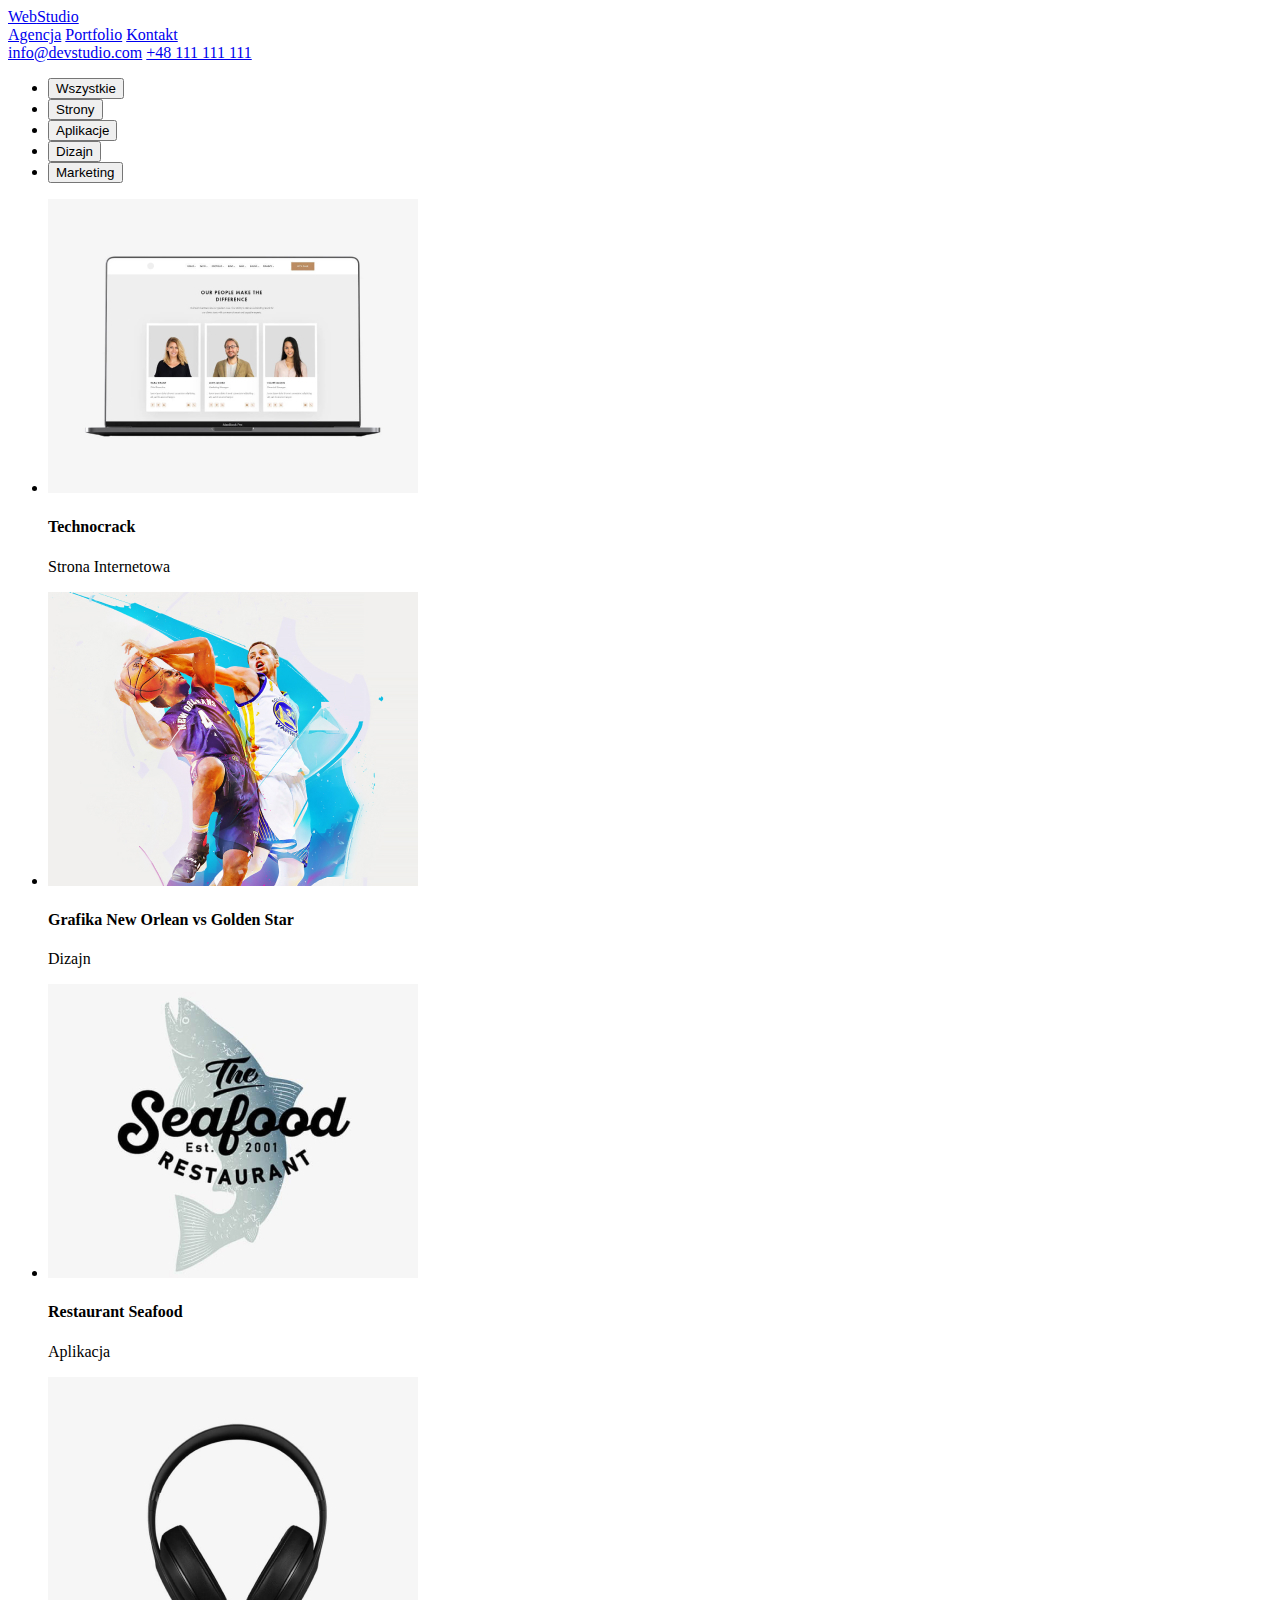
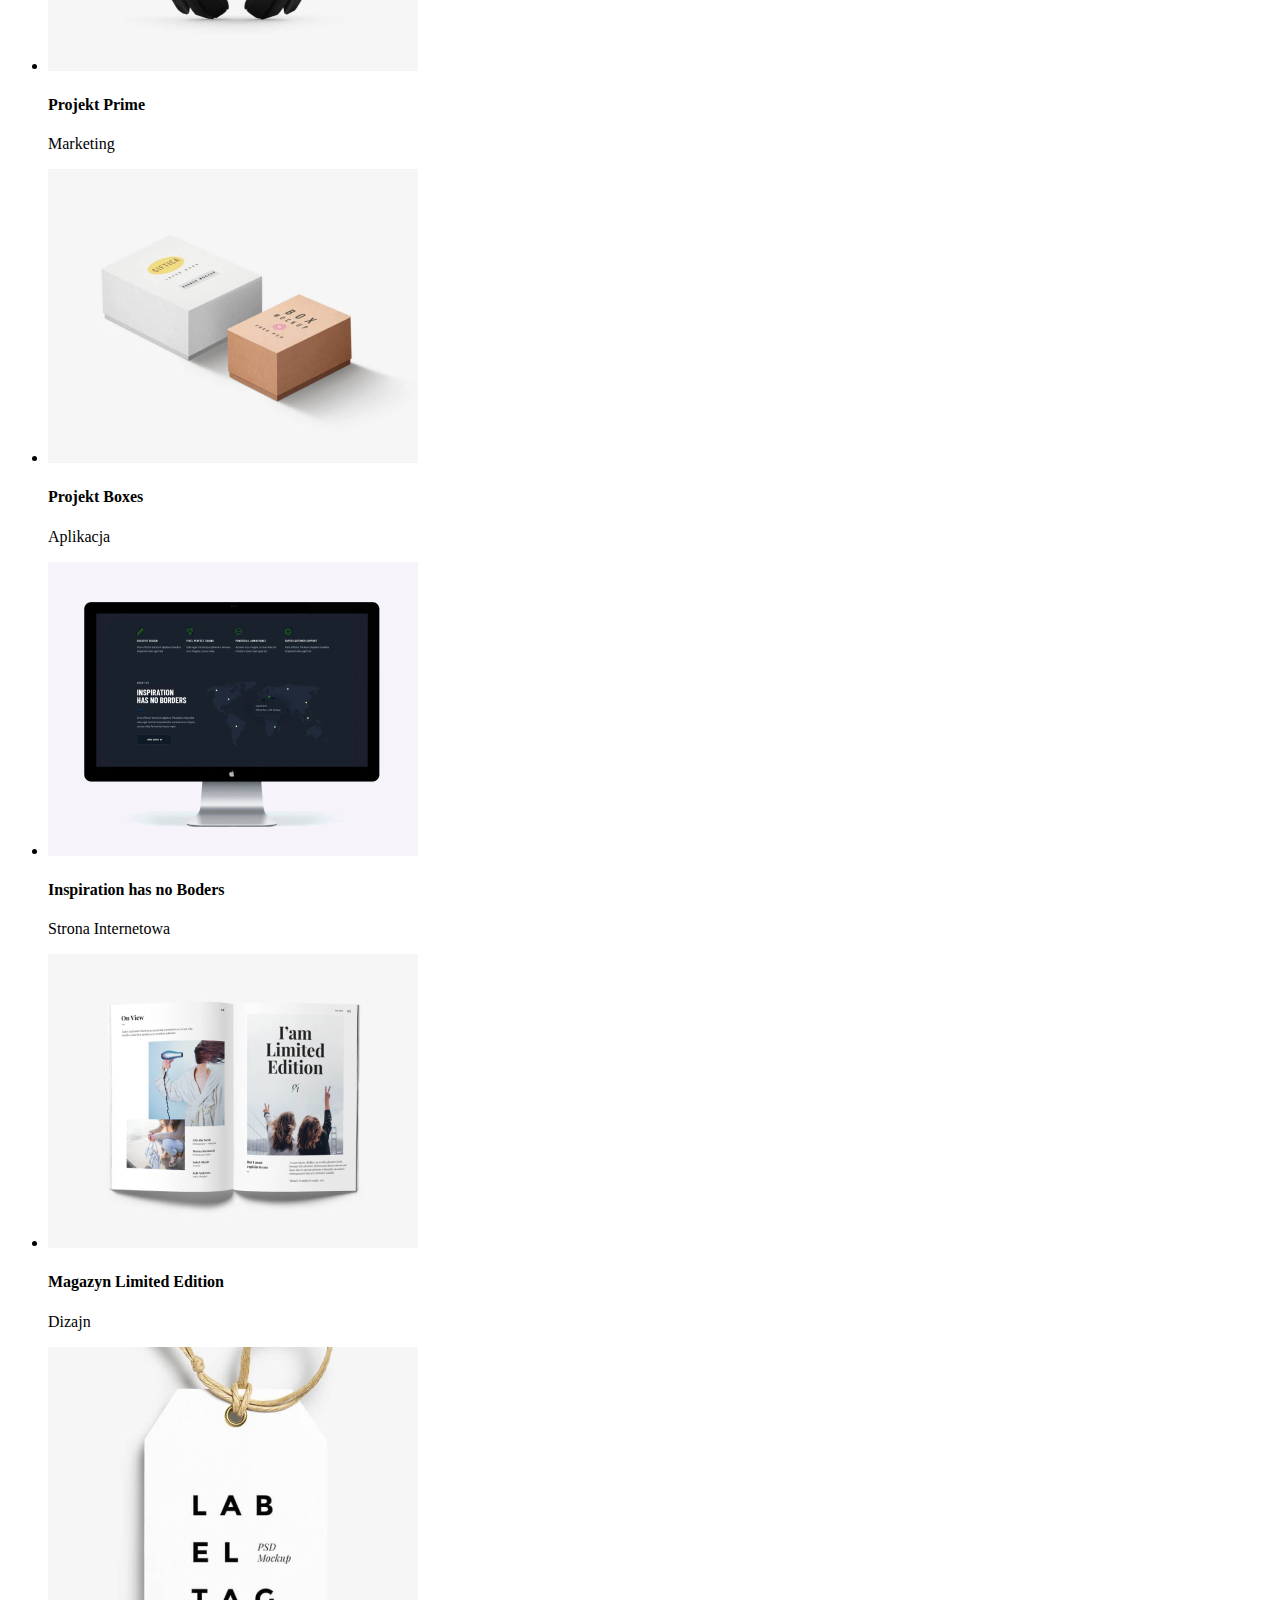
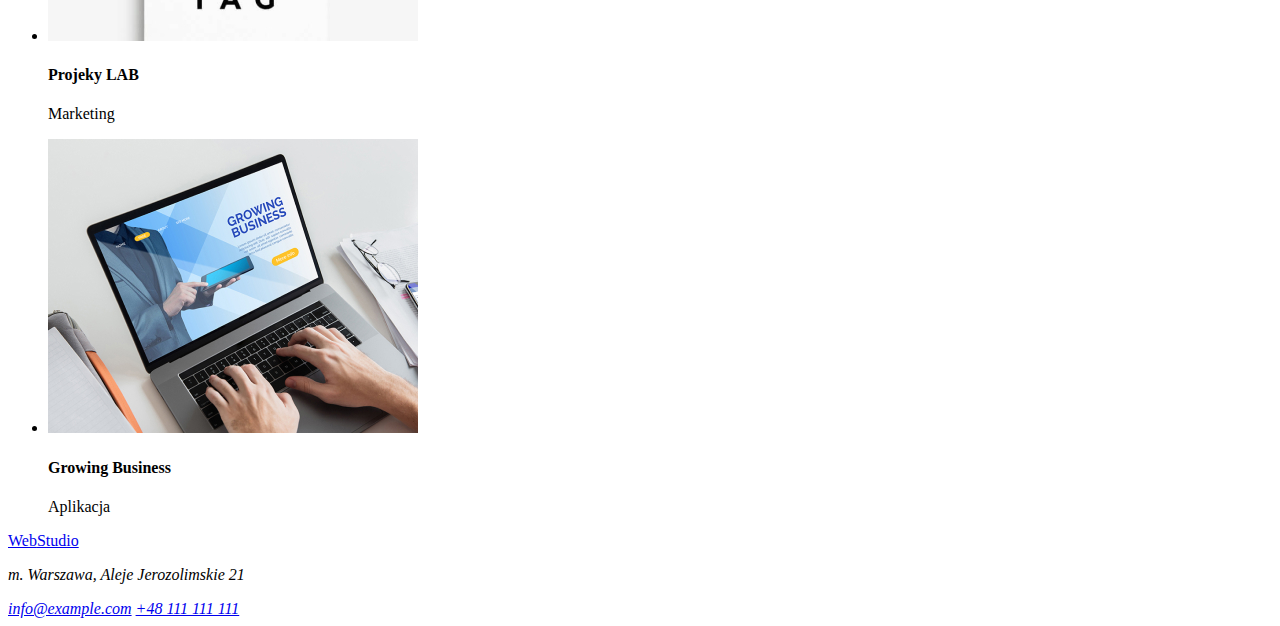
==== portfolio.html @ e7e009a4 "Create portfolio.html" ====
<!DOCTYPE html>
<html lang="pl-PL">

<head>
  <meta charset="utf-8" />
  <meta http-equiv="X-UA-Compatible" content="IE=edge" />
  <meta name="WebStudio" content="biuro projktowe + development" />
  <title>Portfolio</title>
  <link rel="stylesheet" href="./css/styles.css" />
  <link rel="preconnect" href="https://fonts.googleapis.com" />
  <link rel="preconnect" href="https://fonts.gstatic.com" crossorigin />
  <link href="https://fonts.googleapis.com/css2?family=Raleway:wght@700&family=Roboto:wght@400;500;700;900&display=swap"
    rel="stylesheet" />
</head>

<body>
  <header>
    <a class="header-logo-blue" href="./index.html"><span>Web</span><span class="header-logo-right">Studio</span></a>
    <nav>
      <a class="header-links" href="agencja.html"><span>Agencja</span></a>
      <a class="header-portfolio" href="./portfolio.html"><span>Portfolio</span></a>
      <a class="header-links" href="kontakt.html"><span>Kontakt</span></a>
    </nav>
    <a class="header-links-contact" href="mailto:info@devstudio.com"><span>info@devstudio.com</span></a>
    <a class="header-links-contact" href="tel:48111111111"><span>+48 111 111 111</span></a>
  </header>
  <main>
    <div>
      <!-- sekcja, która zawiera listę przycisków -->
      <ul class="portfolio-button-list">
        <li>
          <button class="portfolio-button" type="button">Wszystkie</button>
        </li>
        <li>
          <button class="portfolio-button" type="button">Strony</button>
        </li>
        <li>
          <button class="portfolio-button" type="button">Aplikacje</button>
        </li>
        <li>
          <button class="portfolio-button" type="button">Dizajn</button>
        </li>
        <li>
          <button class="portfolio-button" type="button">Marketing</button>
        </li>
      </ul>
    </div>
    <section>
      <!--Sekcja w której znajdują się sekcje/obrazy produktów-->
      <ul class="portfolio-main-section">
        <li>
          <img src="./images/laptopwithportfolio.jpg" width="370" height="294"
            alt="laptop with main portfolio page open" />
          <h4 class="portfolio-h-title">Technocrack</h4>
          <p class="portfolio-description">Strona Internetowa</p>
        </li>
        <li>
          <img src="./images/basketballplayers.jpg" width="370" height="294" alt="Basketball players at game" />
          <h4 class="portfolio-h-title">Grafika New Orlean vs Golden Star</h4>
          <p class="portfolio-description">Dizajn</p>
        </li>
        <li>
          <img src="./images/seafoodrestaurant.jpg" width="370" height="294"
            alt="Picture of logo an Seafood restaurant" />
          <h4 class="portfolio-h-title">Restaurant Seafood</h4>
          <p class="portfolio-description">Aplikacja</p>
        </li>
        <li>
          <img src="./images/headphone.jpg" width="370" height="294" alt="Image of headphone" />
          <h4 class="portfolio-h-title">Projekt Prime</h4>
          <p class="portfolio-description">Marketing</p>
        </li>
        <li>
          <img src="./images/boxes.jpg" width="370" height="294" alt="Image with project of boxes" />
          <h4 class="portfolio-h-title">Projekt Boxes</h4>
          <p class="portfolio-description">Aplikacja</p>
        </li>
        <li>
          <img src="./images/darkscreen.jpg" width="370" height="294" alt="Image of screen shows dark modern website" />
          <h4 class="portfolio-h-title">Inspiration has no Boders</h4>
          <p class="portfolio-description">Strona Internetowa</p>
        </li>
        <li>
          <img src="./images/bookwithpictures.jpg" width="370" height="294" alt="Book with pictures on pages" />
          <h4 class="portfolio-h-title">Magazyn Limited Edition</h4>
          <p class="portfolio-description">Dizajn</p>
        </li>
        <li>
          <img src="./images/label.jpg" width="370" height="294" alt="Image of label project" />
          <h4 class="portfolio-h-title">Projeky LAB</h4>
          <p class="portfolio-description">Marketing</p>
        </li>
        <li>
          <img src="./images/workonlaptop.jpg" width="370" height="294" alt="images/workonlaptop.jpg" />
          <h4 class="portfolio-h-title">Growing Business</h4>
          <p class="portfolio-description">Aplikacja</p>
        </li>
      </ul>
    </section>
    <footer class="footer">
      <a class="header-logo-blue" href="./index.html"><span>Web</span><span
          class="header-logo-right-down">Studio</span></a>
      <address class="footer">
        <p class="footer-adress">m. Warszawa, Aleje Jerozolimskie 21</p>
        <a class="footer-email-portfolio-underline" href="mailto:info@example.com">info@example.com</a>
        <a class="footer-tel" href="tel:48111111111">+48 111 111 111</a>
      </address>
    </footer>
  </main>
</body>

</html>
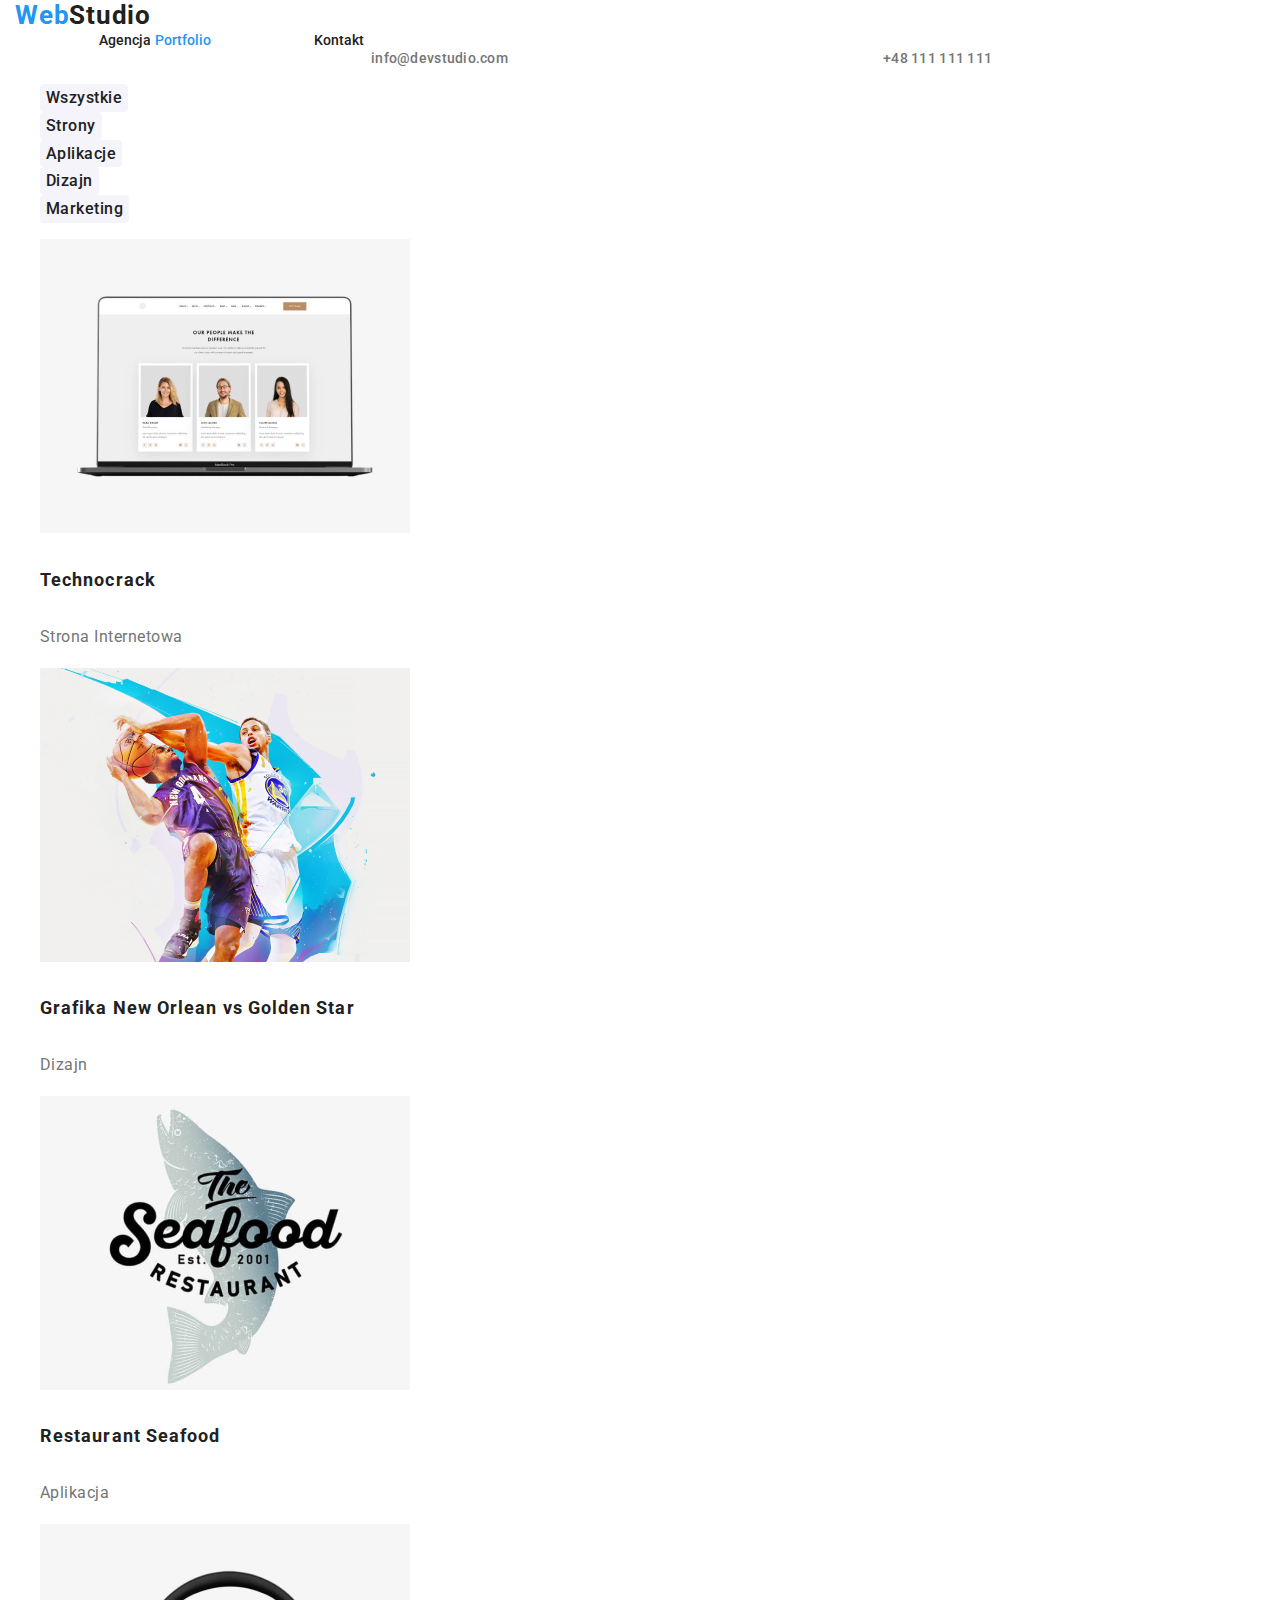
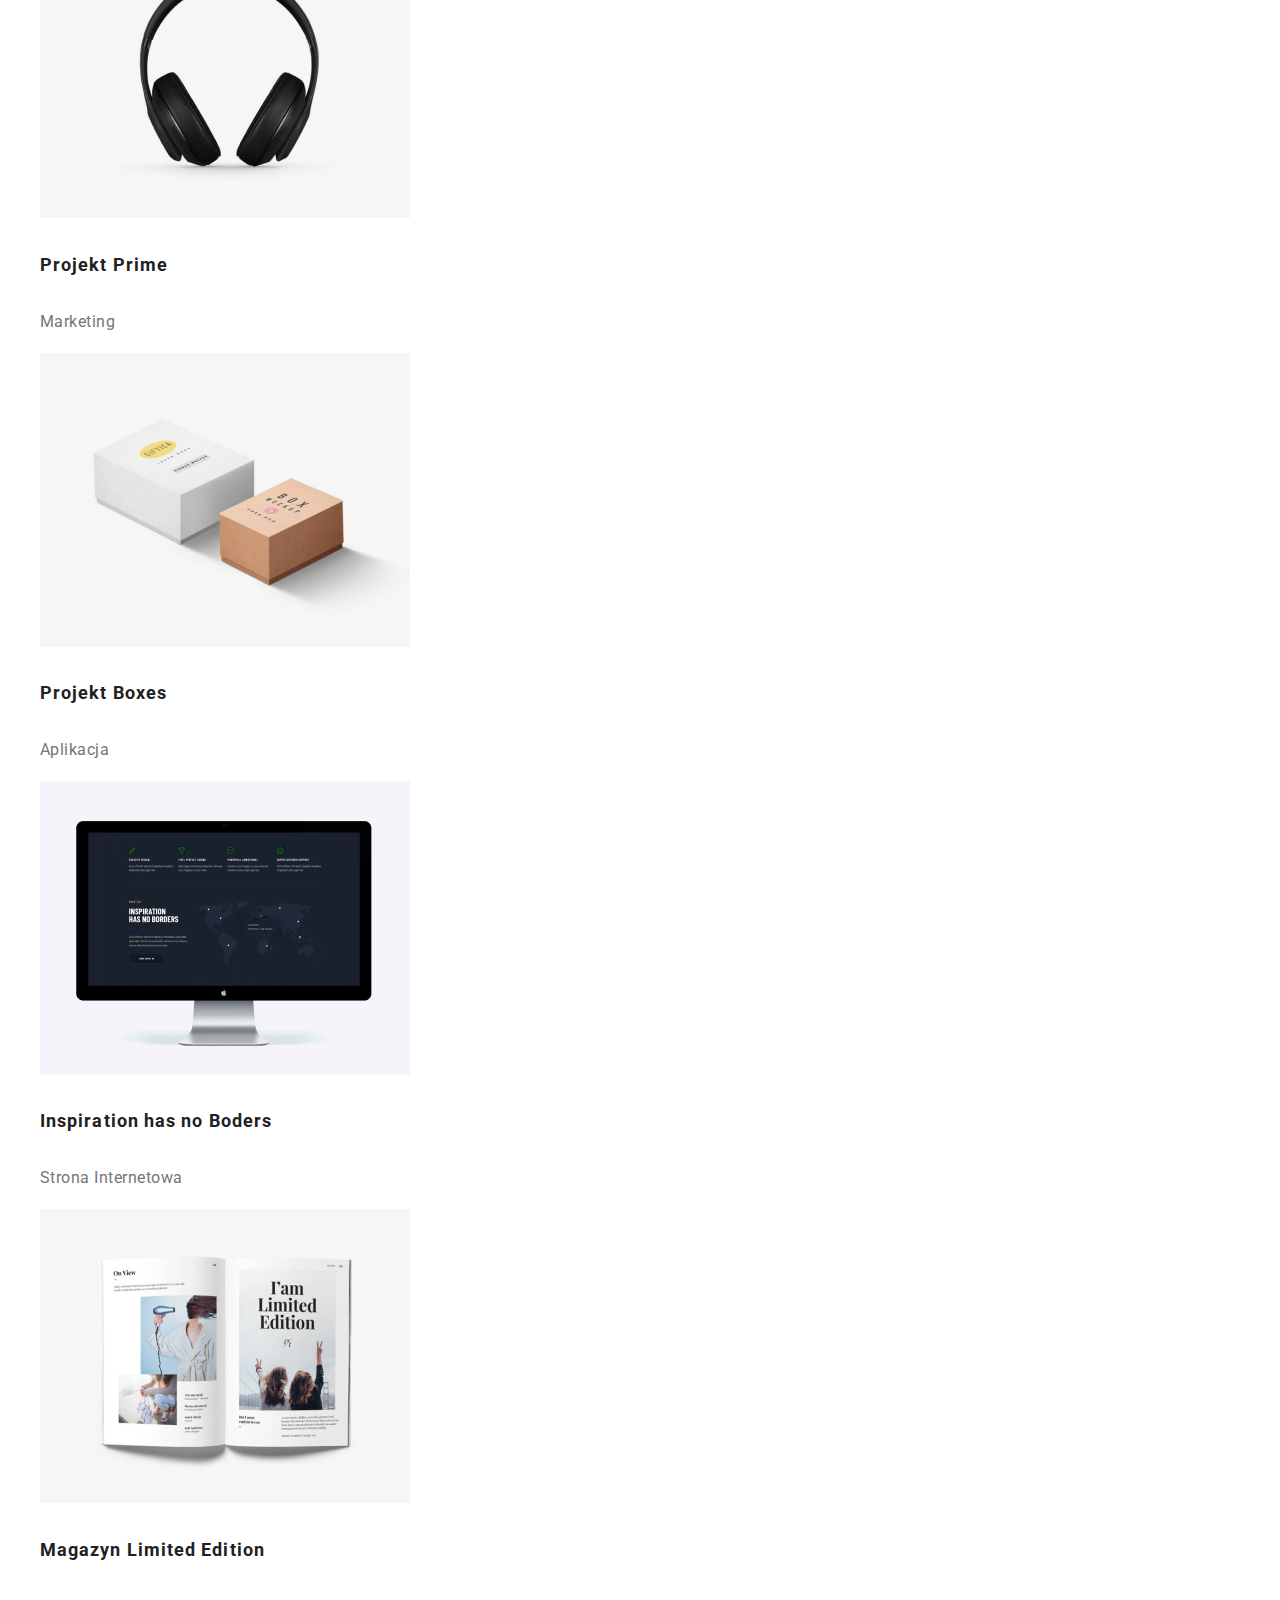
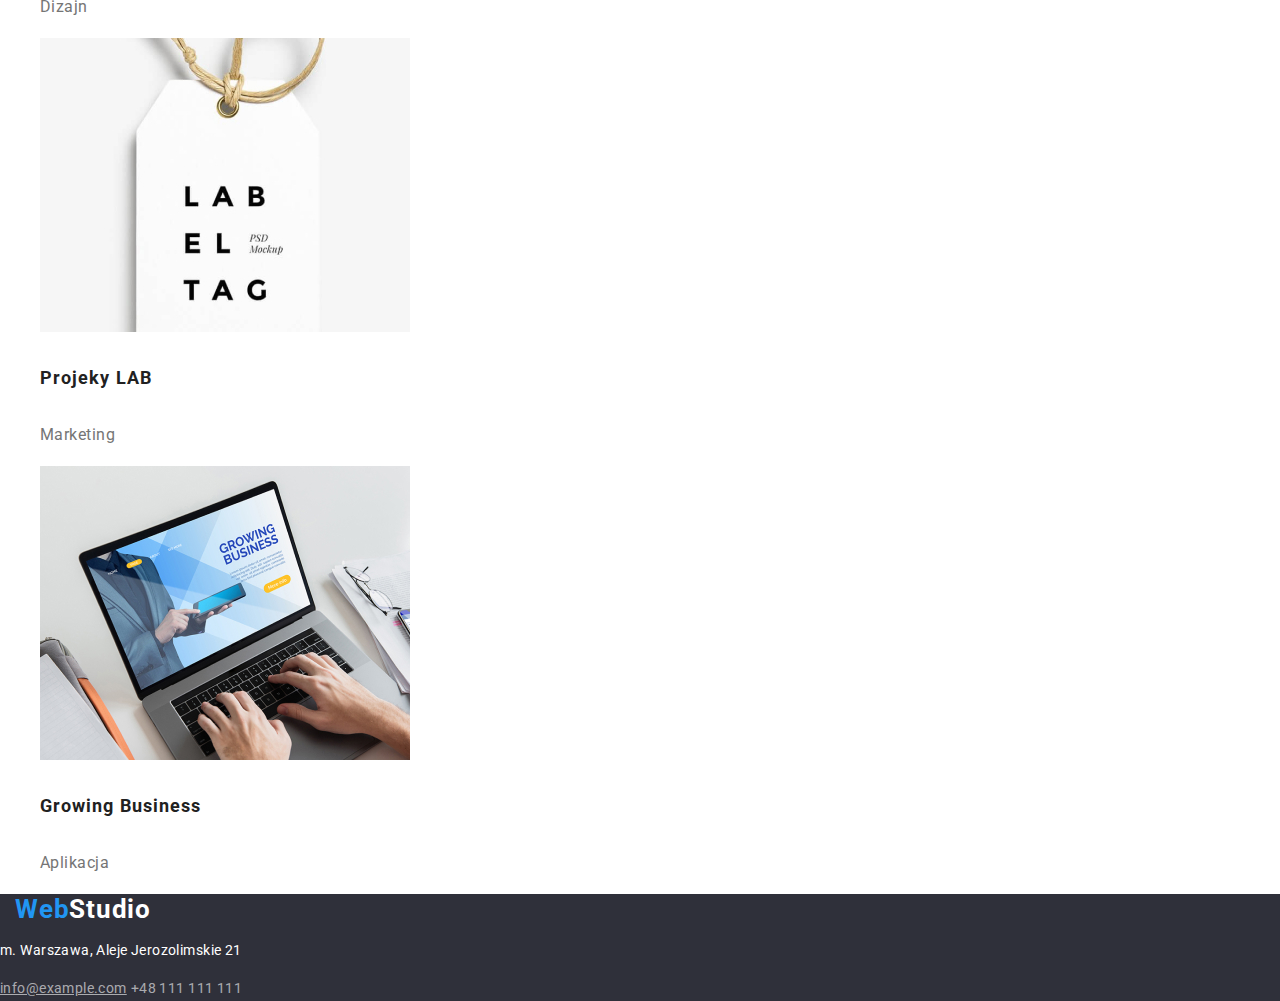
==== commit 43cee50a: "Update portfolio.html" ====
--- a/portfolio.html
+++ b/portfolio.html
@@ -6,6 +6,7 @@
   <meta http-equiv="X-UA-Compatible" content="IE=edge" />
   <meta name="WebStudio" content="biuro projktowe + development" />
   <title>Portfolio</title>
+  <link rel="stylesheet" href="https://cdnjs.cloudflare.com/ajax/libs/modern-normalize/1.1.0/modern-normalize.css"/>
   <link rel="stylesheet" href="./css/styles.css" />
   <link rel="preconnect" href="https://fonts.googleapis.com" />
   <link rel="preconnect" href="https://fonts.gstatic.com" crossorigin />
--- a/css/styles.css
+++ b/css/styles.css
@@ -0,0 +1,298 @@
+:root {
+    --StudioBlueColor: rgba(33, 150, 243, 1);
+    --MainBlackColor: rgba(33, 33, 33, 1);
+    --MainWhiteColor: rgba(255, 255, 255, 1);
+    --MainGreyColor: rgba(117, 117, 117, 1);
+    --BacgroundGafitColor: rgba(47, 48, 58, 1);
+    --BacgroundLightGafitColor: rgba(245, 244, 250, 1);
+    --FontLogoRaleway: font-family: "Raleway", sans-serif;
+    --FontDefaultRoboto: font-family: "Roboto", sans-serif;
+}
+
+body {
+    font-family: "Roboto", sans-serif;
+    font-style: normal;
+    color: var(--MainBlackColor);
+    list-style: none;
+}
+
+.container {
+    width: 1200px;
+    margin: 0 auto;
+}
+.flex-dir-row {
+    display: flex;
+    flex-direction: row;
+}
+.header {
+    align-items: center;
+}
+.header-logo-blue {
+    font-family: var(--FontLogoRaleway);
+    font-style: normal;
+    font-size: 26px;
+    line-height: 1.19;
+    font-weight: 700;
+    color: var(--StudioBlueColor);
+    letter-spacing: 0.03em;
+    text-decoration: none;
+    margin-top: 24px;
+    margin-left: 15px;
+    margin-bottom: 25px;
+}
+
+.header-logo-right {
+    font-family: var(--FontLogoRaleway);
+    font-style: normal;
+    font-size: 26px;
+    line-height: 1.19;
+    font-weight: 700;
+    color: var(--MainBlackColor);
+    letter-spacing: 0.03em;
+    text-decoration: none;
+    
+}
+.header-logo-right:hover,
+.header-logo-right:focus {
+    color: var(--StudioBlueColor);
+}
+.header-links {
+    font-family: var(--FontDefaultRoboto);
+    font-style: normal;
+    font-size: 14px;
+    font-weight: 500;
+    line-height: 1.14;
+    letter-spacing: 0.02;
+    color: var(--MainBlackColor);
+    text-decoration: none;
+    margin-top: 32px;
+    margin-bottom: 32px;
+    margin-left: 99px;
+}
+.header-links:hover,
+.header-links:focus {
+    color: var(--StudioBlueColor);
+}
+.header-portfolio {
+    font-family: var(--FontDefaultRoboto);
+    font-style: normal;
+    font-size: 14px;
+    font-weight: 500;
+    line-height: 1.14;
+    letter-spacing: 0.02;
+    color: var(--StudioBlueColor);
+    text-decoration: none;
+}
+.header-portfolio:hover,
+.header-portfolio:focus {
+    color: var(--StudioBlueColor);
+}
+.header-links-contact {
+    font-family: var(--FontDefaultRoboto);
+    font-style: normal;
+    font-size: 14px;
+    font-weight: 500;
+    line-height: 1.14;
+    color: var(--MainGreyColor);
+    letter-spacing: 0.02em;
+    text-decoration: none;
+    margin-top: 24px;
+    margin-left: 371px;
+    margin-bottom: 25px;
+}
+.header-links-contact:hover,
+.header-links-contact:focus {
+    color: var(--StudioBlueColor);
+}
+.main-button-place {
+    background-color: var(--BacgroundGafitColor);
+    color: var(--MainWhiteColor);
+    font-size: 44px;
+    font-weight: 900;
+    line-height: 1.36;
+    text-align: center;
+    letter-spacing: 0.06em;
+    text-transform: uppercase;
+}
+.main-button {
+    color: var(--MainWhiteColor);
+    font-size: 16px;
+    font-weight: 700;
+    line-height: 1.88;
+    letter-spacing: 0.06em;
+    background-color: var(--StudioBlueColor);
+    text-decoration: none;
+    border: 0;
+    border-radius: 4px;
+    box-shadow: 0px 4px 4px rgba(0, 0, 0, 0.15);
+    border-radius: 4px;
+    text-transform: none;
+    cursor: pointer;
+}
+.main-button:hover,
+.main-button:focus {
+    color: var(--StudioBlueColor);
+}
+.main-section-headings {
+    font-size: 14px;
+    font-weight: 700;
+    line-height: 1.14;
+    letter-spacing: 0.03em;
+}
+.main-section-description {
+    color: var(--MainGreyColor);
+    font-size: 14px;
+    font-weight: 400;
+    line-height: 1.71;
+    letter-spacing: 0.03em;
+}
+
+.main-section,
+.portfolio-button-list,
+.portfolio-main-section,
+.what-we-do-presentation,
+.main-section-our-team-list {
+    list-style: none;
+}
+
+.main-section-our-team-heading,
+.what-we-do {
+    font-weight: 700;
+    font-size: 36px;
+    line-height: 1.16;
+    text-align: center;
+    letter-spacing: 0.03em;
+}
+
+.main-section-our-team {
+    background-color: var(--BacgroundLightGafitColor);
+}
+
+.team-name {
+    font-size: 16px;
+    font-weight: 500;
+    line-height: 1.18;
+    letter-spacing: 00.03em;
+}
+
+.team-role {
+    font-size: 16px;
+    font-weight: 400;
+    line-height: 1.18;
+    letter-spacing: 00.03em;
+    color: var(--MainGreyColor);
+}
+
+.footer {
+    background-color: var(--BacgroundGafitColor);
+    font-style: normal;
+}
+
+.header-logo-right-down {
+    font-family: var(--FontLogoRaleway);
+    font-style: normal;
+    font-size: 26px;
+    font-weight: 700;
+    line-height: 1.19;
+    color: var(--MainWhiteColor);
+    letter-spacing: 0.03em;
+    text-decoration: none;
+}
+.header-logo-right-down:hover,
+.header-logo-right-down:focus {
+    color: var(--StudioBlueColor);
+}
+
+.footer-adress {
+    font-family: var(--FontDefaultRoboto);
+    font-style: normal;
+    font-weight: 400;
+    font-size: 14px;
+    line-height: 1.71;
+    letter-spacing: 00.03em;
+    color: var(--MainWhiteColor);
+    text-decoration: none;
+}
+
+.footer-email {
+    font-family: var(--FontDefaultRoboto);
+    font-style: normal;
+    font-weight: 400;
+    font-size: 14px;
+    letter-spacing: 00.03em;
+    line-height: 1.71;
+    color: rgba(255, 255, 255, 0.6);
+    text-decoration: none;
+}
+
+.footer-email:hover,
+.footer-email:focus {
+    color: var(--StudioBlueColor);
+}
+
+.footer-email-portfolio-underline {
+   font-family: var(--FontDefaultRoboto);
+    font-style: normal;
+    font-weight: 400;
+    font-size: 14px;
+    letter-spacing: 00.03em;
+    line-height: 1.71;
+    color: rgba(255, 255, 255, 0.6);
+    text-decoration: underline 
+}
+
+.footer-email-portfolio-underline:hover,
+.footer-email-portfolio-underline:focus {
+    color: var(--StudioBlueColor);
+}
+.footer-tel {
+    font-family: var(--FontDefaultRoboto);
+    font-style: normal;
+    font-weight: 400;
+    font-size: 14px;
+    line-height: 1.71;
+    letter-spacing: 00.03em;
+    color: rgba(255, 255, 255, 0.6);
+    text-decoration: none;
+}
+
+.footer-tel:hover,
+.footer-tel:focus {
+    color: var(--StudioBlueColor);
+}
+
+.portfolio-button {
+    color: var(--MainBlackColor);
+    font-size: 16px;
+    font-weight: 500;
+    line-height: 1.62;
+    letter-spacing: 0.03em;
+    background-color: var(--BacgroundLightGafitColor);
+    border: 0;
+    border-radius: 4px;
+    text-decoration: none;
+    border-radius: 4px;
+    text-transform: none;
+    text-align: center;
+    cursor: pointer;
+}
+.portfolio-button:hover,
+.portfolio-button:focus {
+    color: var(--MainWhiteColor);
+    background-color: var(--StudioBlueColor);
+}
+
+.portfolio-h-title {
+    font-weight: 700;
+    font-size: 18px;
+    line-height: 2.0;
+    letter-spacing: 0.06em;
+}
+
+.portfolio-description {
+    color: var(--MainGreyColor);
+    font-weight: 400;
+    font-size: 16px;
+    line-height: 1.88;
+    letter-spacing: 00.03em;
+}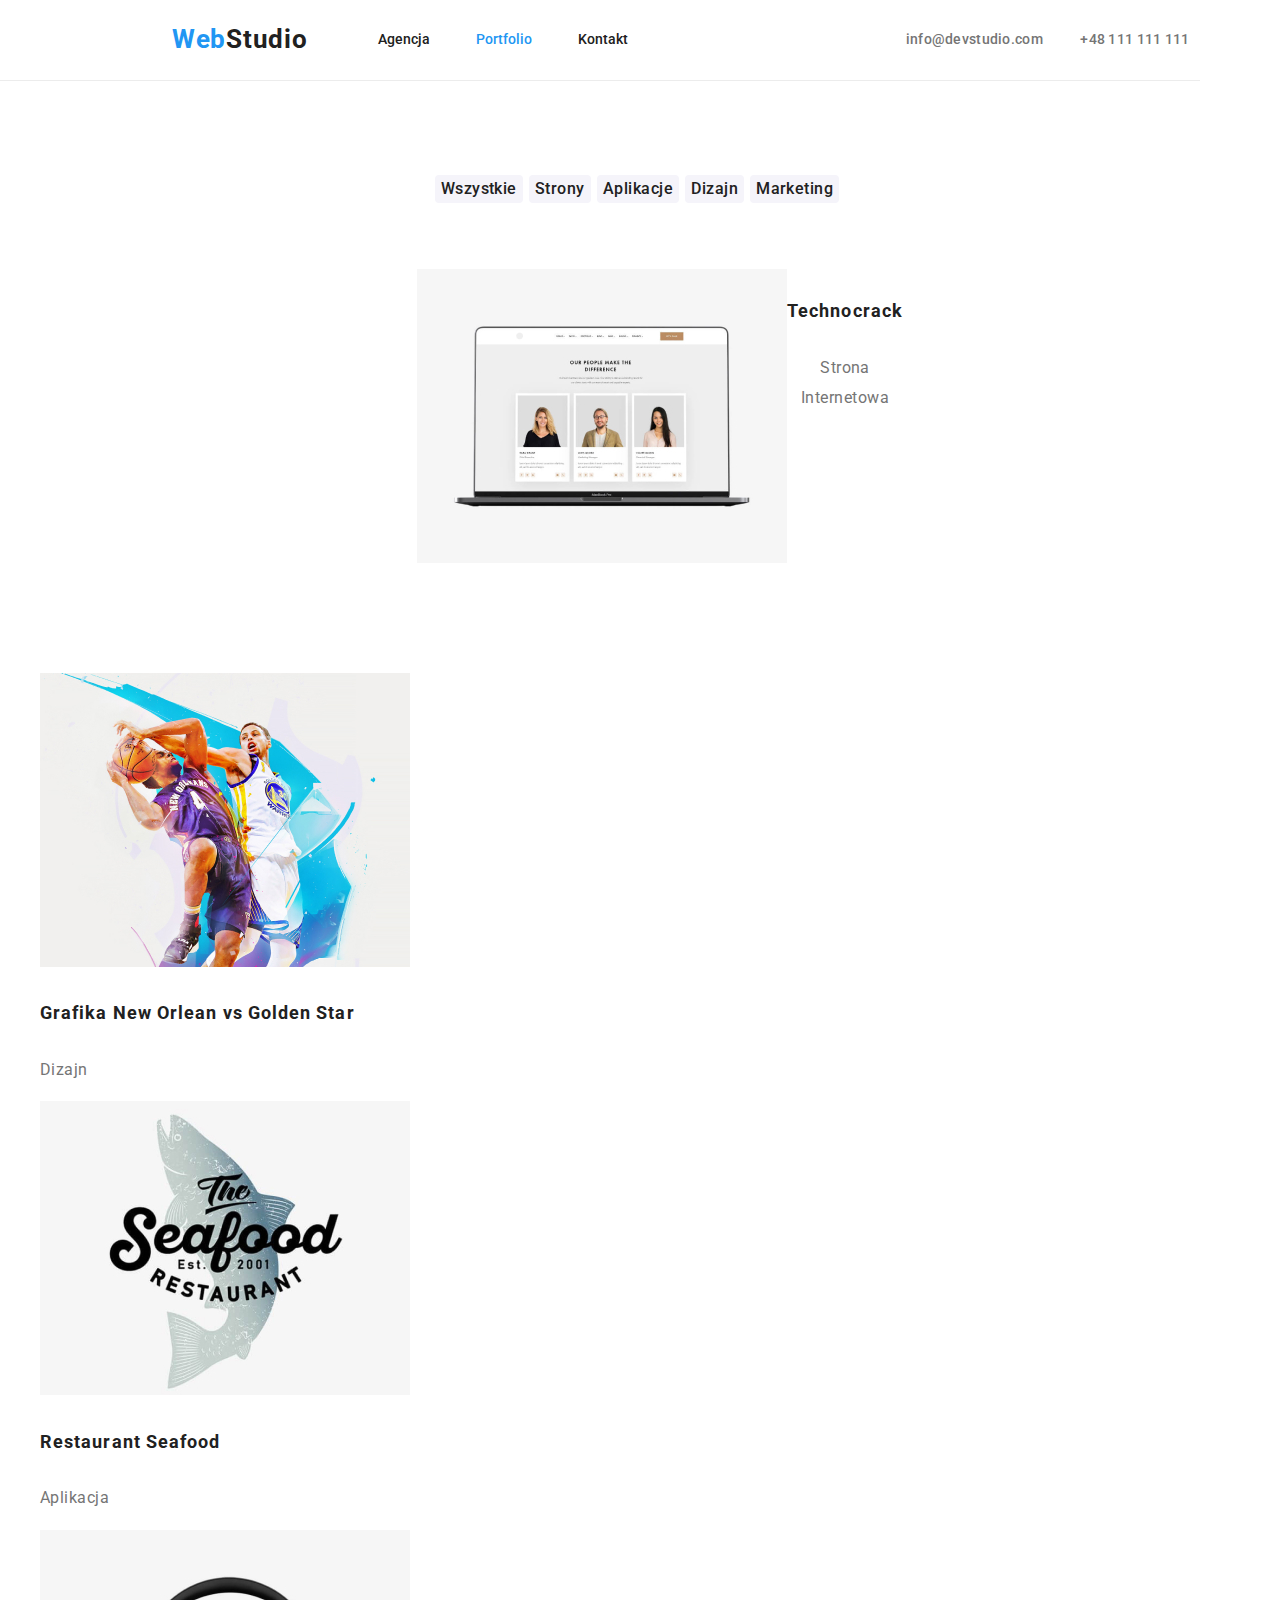
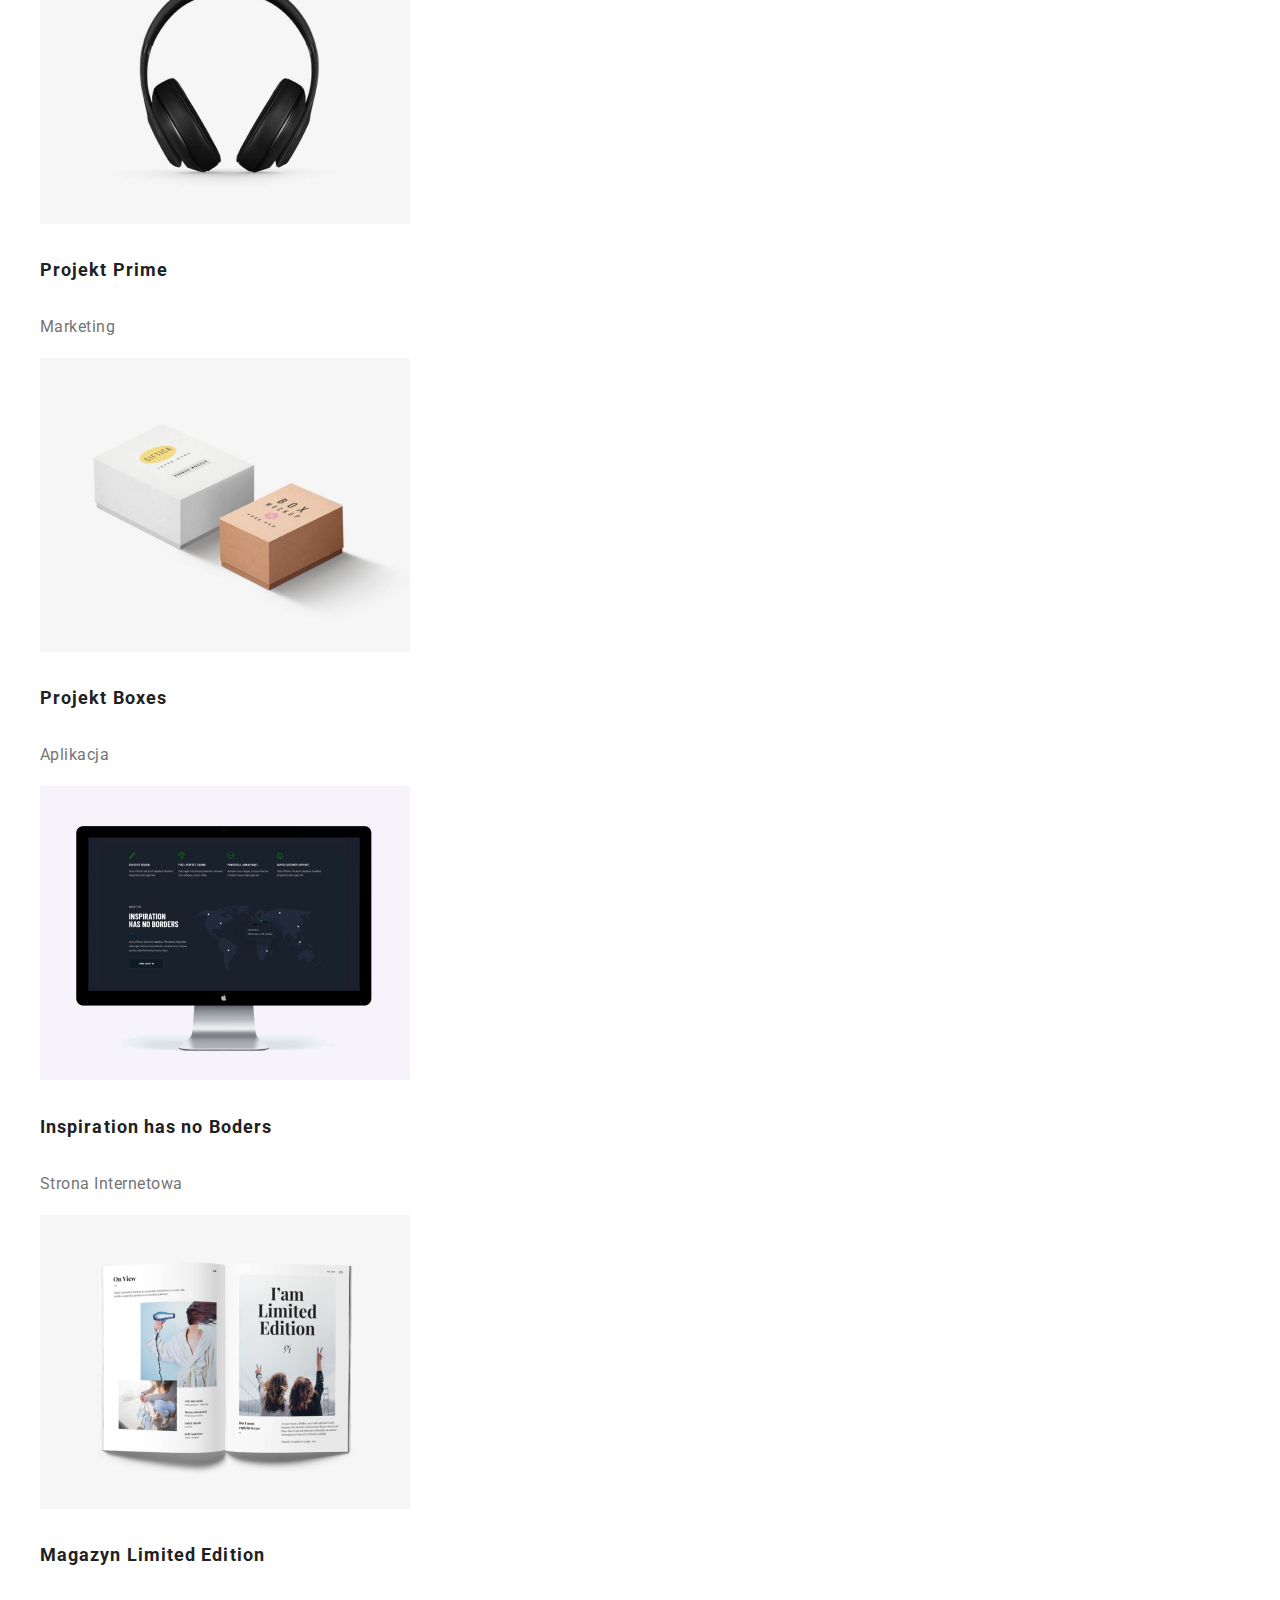
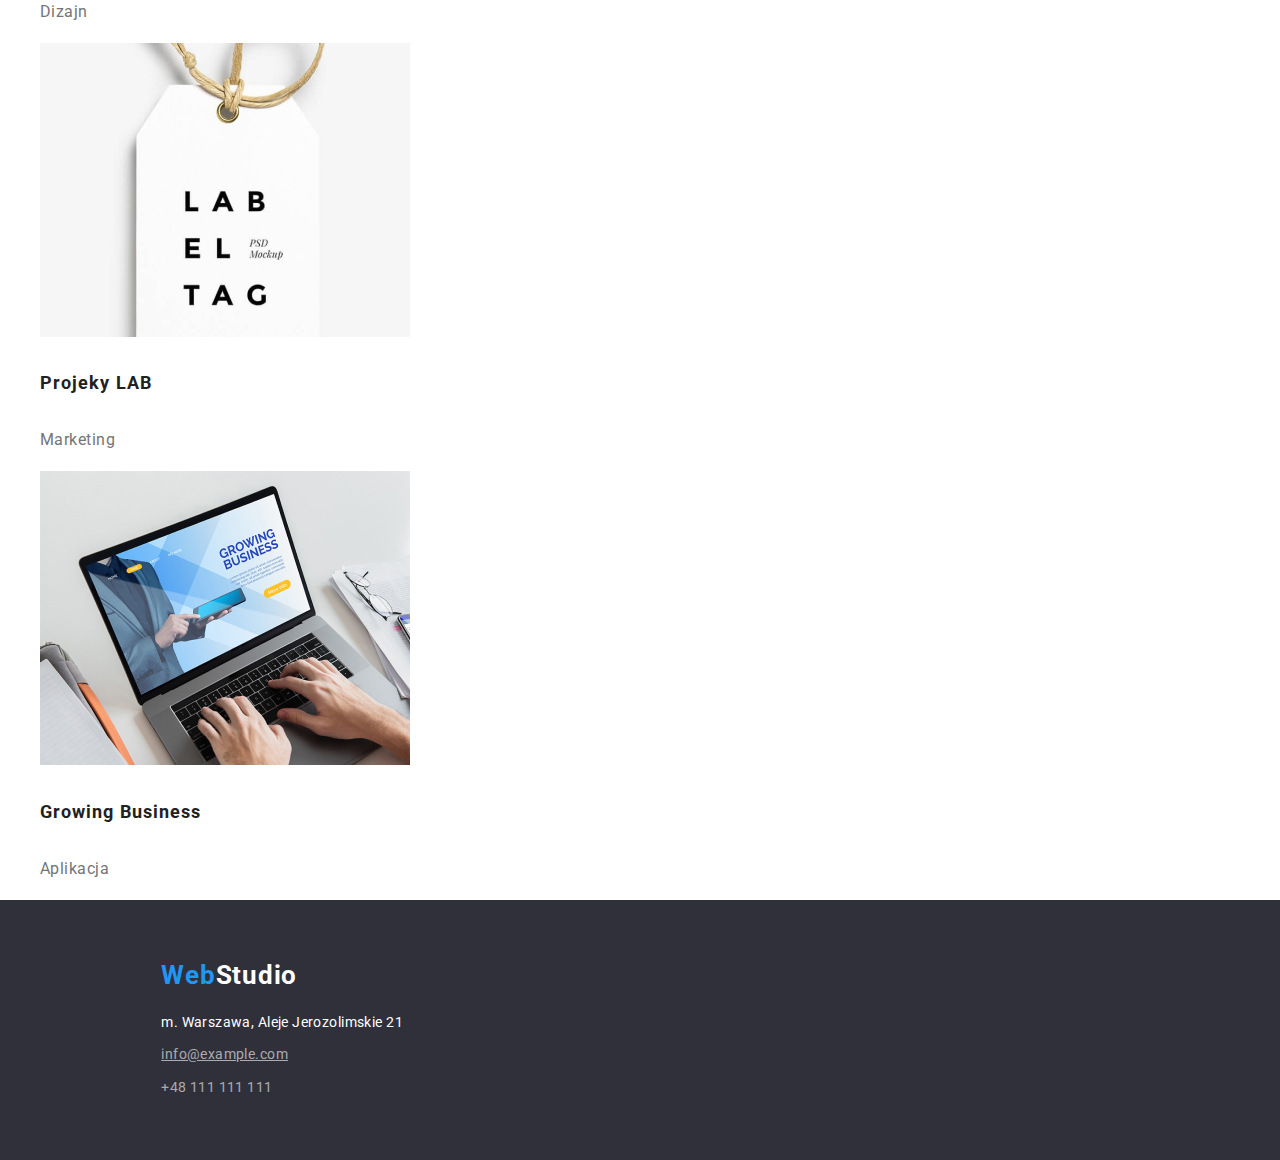
==== commit b3269acc: "Update portfolio.html" ====
--- a/portfolio.html
+++ b/portfolio.html
@@ -6,7 +6,7 @@
   <meta http-equiv="X-UA-Compatible" content="IE=edge" />
   <meta name="WebStudio" content="biuro projktowe + development" />
   <title>Portfolio</title>
-  <link rel="stylesheet" href="https://cdnjs.cloudflare.com/ajax/libs/modern-normalize/1.1.0/modern-normalize.css"/>
+  <link rel="stylesheet" href="https://cdnjs.cloudflare.com/ajax/libs/modern-normalize/1.1.0/modern-normalize.css" />
   <link rel="stylesheet" href="./css/styles.css" />
   <link rel="preconnect" href="https://fonts.googleapis.com" />
   <link rel="preconnect" href="https://fonts.gstatic.com" crossorigin />
@@ -15,15 +15,21 @@
 </head>
 
 <body>
-  <header>
-    <a class="header-logo-blue" href="./index.html"><span>Web</span><span class="header-logo-right">Studio</span></a>
+  <header class="page-header container">
+    <div class="logo-container">
+      <a class="header-logo-blue" href="./index.html"><span>Web</span><span class="header-logo-right">Studio</span></a>
+    </div>
     <nav>
-      <a class="header-links" href="agencja.html"><span>Agencja</span></a>
-      <a class="header-portfolio" href="./portfolio.html"><span>Portfolio</span></a>
-      <a class="header-links" href="kontakt.html"><span>Kontakt</span></a>
+      <div class="header-links-container">
+        <a class="header-links" href="agencja.html"><span>Agencja</span></a>
+        <a class="header-portfolio" href="./portfolio.html"><span>Portfolio</span></a>
+        <a class="header-links" href="kontakt.html"><span>Kontakt</span></a>
+      </div>
     </nav>
-    <a class="header-links-contact" href="mailto:info@devstudio.com"><span>info@devstudio.com</span></a>
-    <a class="header-links-contact" href="tel:48111111111"><span>+48 111 111 111</span></a>
+    <div class="header-links-contact-container">
+      <a class="header-links-contact" href="mailto:info@devstudio.com"><span>info@devstudio.com</span></a>
+      <a class="header-links-contact" href="tel:48111111111"><span>+48 111 111 111</span></a>
+    </div>
   </header>
   <main>
     <div>
@@ -50,10 +56,14 @@
       <!--Sekcja w której znajdują się sekcje/obrazy produktów-->
       <ul class="portfolio-main-section">
         <li>
+          <figure class="portfolio-main-section-figure">
           <img src="./images/laptopwithportfolio.jpg" width="370" height="294"
             alt="laptop with main portfolio page open" />
+            <figcaption>
           <h4 class="portfolio-h-title">Technocrack</h4>
           <p class="portfolio-description">Strona Internetowa</p>
+            </figcaption>  
+          </figure>
         </li>
         <li>
           <img src="./images/basketballplayers.jpg" width="370" height="294" alt="Basketball players at game" />
@@ -98,16 +108,20 @@
         </li>
       </ul>
     </section>
-    <footer class="footer">
+  </main>
+  <footer class="footer">
+    <div class="container">
       <a class="header-logo-blue" href="./index.html"><span>Web</span><span
           class="header-logo-right-down">Studio</span></a>
-      <address class="footer">
-        <p class="footer-adress">m. Warszawa, Aleje Jerozolimskie 21</p>
-        <a class="footer-email-portfolio-underline" href="mailto:info@example.com">info@example.com</a>
-        <a class="footer-tel" href="tel:48111111111">+48 111 111 111</a>
+      <address>
+        <ul class="footer-list">
+          <li class="footer-adress">m. Warszawa, Aleje Jerozolimskie 21</li>
+          <li><a class="footer-email-portfolio-underline" href="mailto:info@example.com">info@example.com</a></li>
+          <li><a class="footer-tel" href="tel:48111111111">+48 111 111 111</a></li>
+        </ul>
       </address>
-    </footer>
-  </main>
+    </div>
+  </footer>
 </body>
 
 </html>--- a/css/styles.css
+++ b/css/styles.css
@@ -15,17 +15,27 @@
     color: var(--MainBlackColor);
     list-style: none;
 }
-
 .container {
-    width: 1200px;
-    margin: 0 auto;
-}
-.flex-dir-row {
-    display: flex;
-    flex-direction: row;
-}
-.header {
-    align-items: center;
+    max-width: 1200px;
+    margin: 0;
+    border: 0;
+}
+.max-width { 
+    max-width: 100%;
+}
+.page-header {
+    box-sizing: border-box;
+    display: flex;
+    justify-content: center;
+    border-bottom: solid 1px #ECECEC;
+}
+.logo-container {
+    display: flex;
+    padding-top: 24px;
+    padding-bottom: 0px;
+    padding-left: 161.25px; /* =215*0,75 */ 
+    margin: 0;
+    border: 0;
 }
 .header-logo-blue {
     font-family: var(--FontLogoRaleway);
@@ -36,9 +46,6 @@
     color: var(--StudioBlueColor);
     letter-spacing: 0.03em;
     text-decoration: none;
-    margin-top: 24px;
-    margin-left: 15px;
-    margin-bottom: 25px;
 }
 
 .header-logo-right {
@@ -50,11 +57,17 @@
     color: var(--MainBlackColor);
     letter-spacing: 0.03em;
     text-decoration: none;
-    
 }
 .header-logo-right:hover,
 .header-logo-right:focus {
     color: var(--StudioBlueColor);
+}
+.header-links-container {
+    display: flex;
+    margin: 0;
+    border: 0;
+    padding: 32px 0px 32px 69.75px; /* =(453-215-145)=93x0,75 */
+    gap: 46px  /* obliczenia odległości między elemntami: lewo=(552-433-53)=46x0,75 | prawo=(656-552-58)=46x0,75 */
 }
 .header-links {
     font-family: var(--FontDefaultRoboto);
@@ -65,13 +78,21 @@
     letter-spacing: 0.02;
     color: var(--MainBlackColor);
     text-decoration: none;
-    margin-top: 32px;
-    margin-bottom: 32px;
-    margin-left: 99px;
 }
 .header-links:hover,
 .header-links:focus {
     color: var(--StudioBlueColor);
+}
+
+.header-links-contact-container {
+    display: flex;
+    margin: 0;
+    border: 0;
+    padding-top: 32px;
+    padding-bottom: 32px;
+    padding-left: 278.25px; /*1078-656-51= 371x0,75 */
+    gap: 37.5px; /* =(1263-1078-135)=50x0,75 */
+
 }
 .header-portfolio {
     font-family: var(--FontDefaultRoboto);
@@ -86,6 +107,9 @@
 .header-portfolio:hover,
 .header-portfolio:focus {
     color: var(--StudioBlueColor);
+}
+.header-links-contact-container {
+    display: flex;
 }
 .header-links-contact {
     font-family: var(--FontDefaultRoboto);
@@ -96,9 +120,6 @@
     color: var(--MainGreyColor);
     letter-spacing: 0.02em;
     text-decoration: none;
-    margin-top: 24px;
-    margin-left: 371px;
-    margin-bottom: 25px;
 }
 .header-links-contact:hover,
 .header-links-contact:focus {
@@ -113,6 +134,13 @@
     text-align: center;
     letter-spacing: 0.06em;
     text-transform: uppercase;
+    display: flex;
+    flex-direction: column;
+    justify-content: center;
+    align-items: center;
+    padding-top: 200px;
+    padding-bottom: 280px;
+
 }
 .main-button {
     color: var(--MainWhiteColor);
@@ -133,11 +161,23 @@
 .main-button:focus {
     color: var(--StudioBlueColor);
 }
+.main-section {
+    display: flex;
+    padding-top: 94px;
+    padding-left: 161.25px;
+    padding-right: 161.25px;
+    gap: 22.5px;
+    border: 0 auto;
+    margin: 0 auto;
+    justify-content: center;
+}
 .main-section-headings {
     font-size: 14px;
     font-weight: 700;
     line-height: 1.14;
     letter-spacing: 0.03em;
+    display: flex;
+
 }
 .main-section-description {
     color: var(--MainGreyColor);
@@ -154,20 +194,66 @@
 .main-section-our-team-list {
     list-style: none;
 }
-
+.portfolio-main-section-figure {
+    display: flex;
+    justify-content: center;
+    margin: 0 auto;
+    background-color: var(--MainWhiteColor);
+    width: 370px;
+    height: 404px;
+    text-align: center;
+    align-items: start;
+    border: stil 1px rgba(238, 238, 238, 1);
+}
+.main-section-our-team {
+    display: flex;
+    margin: 0 auto;
+    width: 100%;
+    background-color: var(--BacgroundLightGafitColor);
+    justify-content: center;
+}
 .main-section-our-team-heading,
 .what-we-do {
     font-weight: 700;
     font-size: 36px;
     line-height: 1.16;
-    text-align: center;
-    letter-spacing: 0.03em;
-}
-
-.main-section-our-team {
-    background-color: var(--BacgroundLightGafitColor);
-}
-
+    letter-spacing: 0.03em;
+    text-align: center;
+    padding-bottom: 50px;
+    padding-top: 94px;
+    margin: 0 auto;
+}
+.main-section-our-team-list {
+    display: flex;
+    gap: 22.5px;
+    justify-content: center;
+    margin: 0 auto;
+    padding-bottom: 94px;
+}
+.our-team-member-figure {
+    display: flex;
+    justify-content: center;
+    margin: 0 auto;
+    background-color: var(--MainWhiteColor);
+    width: 270px;
+    height: 368px;
+    border-bottom-left-radius: 4px;
+    border-bottom-right-radius: 4px;
+    text-align: center;
+    align-items: start;
+    box-shadow: 0px 1px 3px rgba(0, 0, 0, 0.12), 0px 1px 1px rgba(0, 0, 0, 0.14),
+    0px 2px 1px rgba(0, 0, 0, 0.2);
+}
+.what-we-do {
+    text-align: center;
+    margin: 0 auto;
+}
+.what-we-do-presentation {
+    display: flex;
+    justify-content: center;
+    gap: 22.5px;
+    padding-bottom: 94px;
+}
 .team-name {
     font-size: 16px;
     font-weight: 500;
@@ -182,10 +268,24 @@
     letter-spacing: 00.03em;
     color: var(--MainGreyColor);
 }
+.no-margin {
+    margin: 0px auto;
+}
 
 .footer {
+    display: flex;
     background-color: var(--BacgroundGafitColor);
     font-style: normal;
+    padding: 60px 0 60px 161.25px;
+}
+.footer-list {
+    display: flex;
+    flex-direction: column;
+    list-style: none;
+    margin: 0;
+    border: 0;
+    padding-left: 0;
+    gap: 9px;
 }
 
 .header-logo-right-down {
@@ -212,6 +312,7 @@
     letter-spacing: 00.03em;
     color: var(--MainWhiteColor);
     text-decoration: none;
+    padding-top: 20px;
 }
 
 .footer-email {
@@ -260,7 +361,17 @@
 .footer-tel:focus {
     color: var(--StudioBlueColor);
 }
-
+.portfolio-button-list{
+    display: flex;
+    justify-content: center;
+    margin: 0 auto;
+    border: 0 auto;
+    gap: 6px; /* = 8 x 0,75 */
+    padding: 94px 388.5px 50px 382.5px;
+    /* padding-top: 94px;
+    padding-right: 388.5px; = 518 x 0,75
+    padding-left: 382.5px; = 510 x 0,75 */
+}
 .portfolio-button {
     color: var(--MainBlackColor);
     font-size: 16px;
@@ -280,6 +391,7 @@
 .portfolio-button:focus {
     color: var(--MainWhiteColor);
     background-color: var(--StudioBlueColor);
+    box-shadow: 0px 3px 1px rgba(0, 0, 0, 0.1), 0px 1px 2px rgba(0, 0, 0, 0.08), 0px 2px 2px rgba(0, 0, 0, 0.12);
 }
 
 .portfolio-h-title {
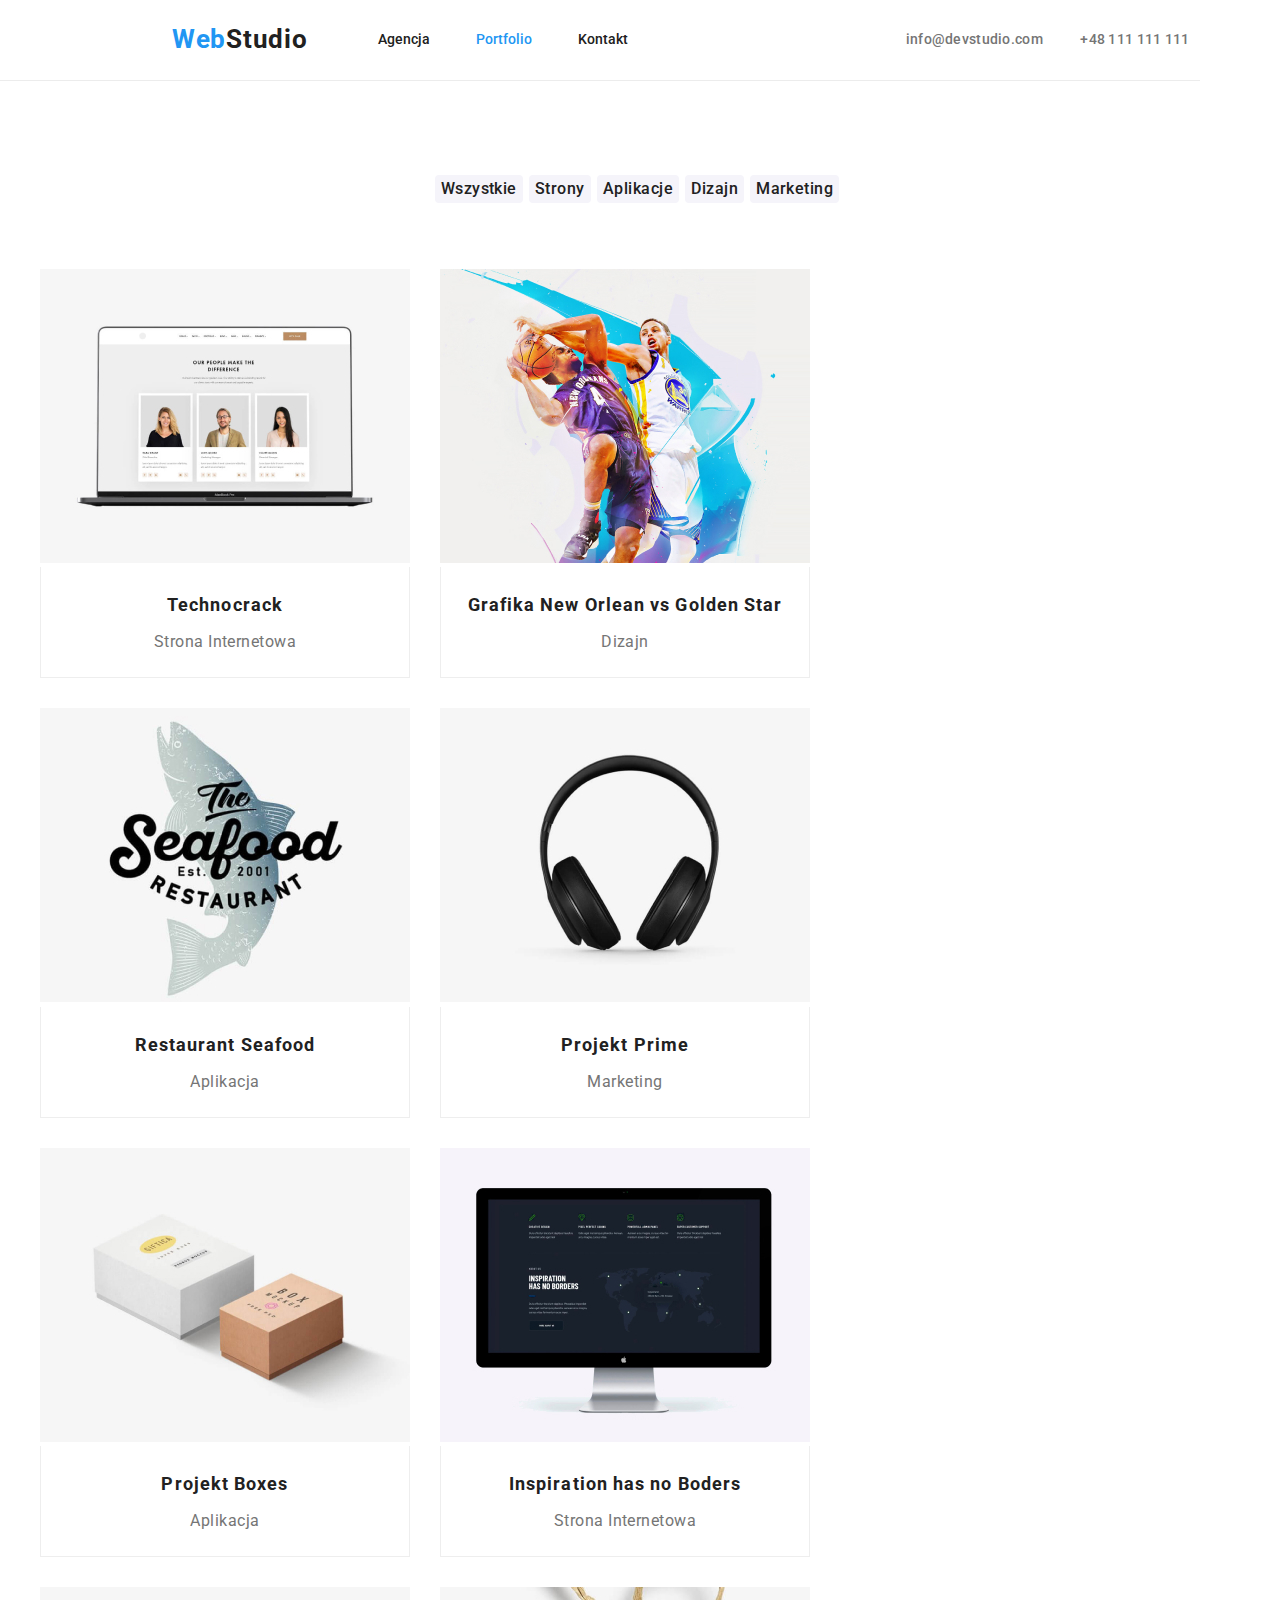
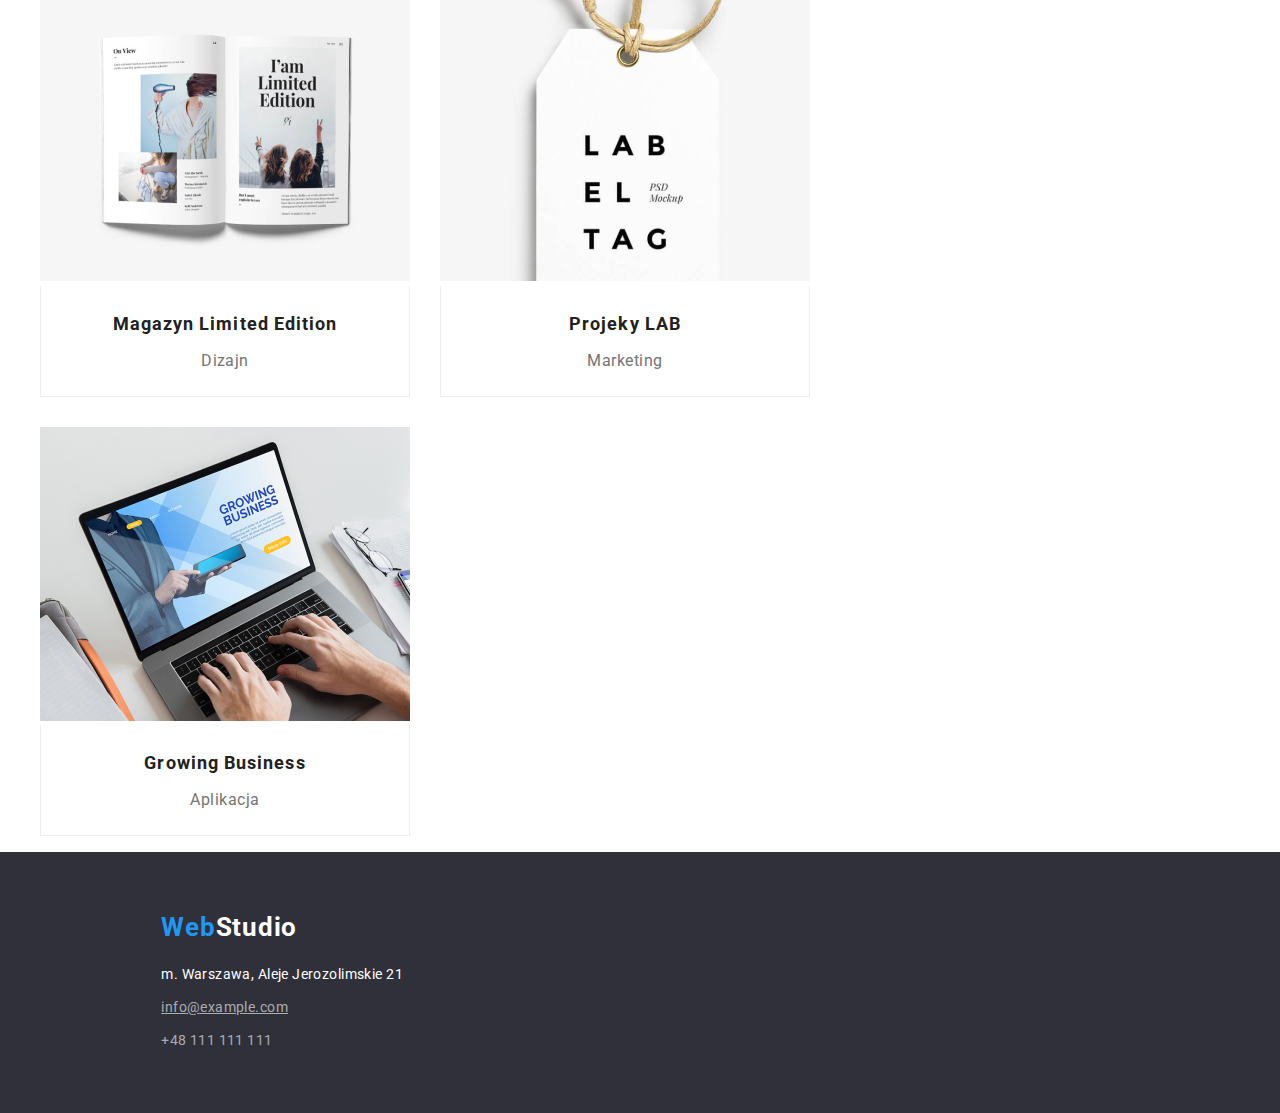
==== commit d7b76d3e: "Update portfolio.html" ====
--- a/portfolio.html
+++ b/portfolio.html
@@ -52,59 +52,73 @@
         </li>
       </ul>
     </div>
-    <section>
+    <section class="container">
       <!--Sekcja w której znajdują się sekcje/obrazy produktów-->
       <ul class="portfolio-main-section">
-        <li>
-          <figure class="portfolio-main-section-figure">
+        <li class="portfolio-elements">
           <img src="./images/laptopwithportfolio.jpg" width="370" height="294"
             alt="laptop with main portfolio page open" />
-            <figcaption>
-          <h4 class="portfolio-h-title">Technocrack</h4>
-          <p class="portfolio-description">Strona Internetowa</p>
-            </figcaption>  
-          </figure>
+          <div class="portfolio-element-border">
+            <h4 class="portfolio-h-title">Technocrack</h4>
+            <p class="portfolio-description">Strona Internetowa</p>
+          </div>
         </li>
-        <li>
+        <li class="portfolio-elements">
           <img src="./images/basketballplayers.jpg" width="370" height="294" alt="Basketball players at game" />
-          <h4 class="portfolio-h-title">Grafika New Orlean vs Golden Star</h4>
-          <p class="portfolio-description">Dizajn</p>
+          <div class="portfolio-element-border">
+            <h4 class="portfolio-h-title">Grafika New Orlean vs Golden Star</h4>
+            <p class="portfolio-description">Dizajn</p>
+          </div>
         </li>
-        <li>
+        <li class="portfolio-elements">
           <img src="./images/seafoodrestaurant.jpg" width="370" height="294"
             alt="Picture of logo an Seafood restaurant" />
-          <h4 class="portfolio-h-title">Restaurant Seafood</h4>
-          <p class="portfolio-description">Aplikacja</p>
+          <div class="portfolio-element-border">
+            <h4 class="portfolio-h-title">Restaurant Seafood</h4>
+            <p class="portfolio-description">Aplikacja</p>
+          </div>
         </li>
-        <li>
+        <li class="portfolio-elements">
           <img src="./images/headphone.jpg" width="370" height="294" alt="Image of headphone" />
-          <h4 class="portfolio-h-title">Projekt Prime</h4>
-          <p class="portfolio-description">Marketing</p>
+          <div class="portfolio-element-border">
+            <h4 class="portfolio-h-title">Projekt Prime</h4>
+            <p class="portfolio-description">Marketing</p>
+          </div>
         </li>
-        <li>
+        <li class="portfolio-elements">
           <img src="./images/boxes.jpg" width="370" height="294" alt="Image with project of boxes" />
-          <h4 class="portfolio-h-title">Projekt Boxes</h4>
-          <p class="portfolio-description">Aplikacja</p>
+          <div class="portfolio-element-border">
+            <h4 class="portfolio-h-title">Projekt Boxes</h4>
+            <p class="portfolio-description">Aplikacja</p>
+          </div>
         </li>
-        <li>
+        <li class="portfolio-elements">
           <img src="./images/darkscreen.jpg" width="370" height="294" alt="Image of screen shows dark modern website" />
-          <h4 class="portfolio-h-title">Inspiration has no Boders</h4>
-          <p class="portfolio-description">Strona Internetowa</p>
+          <div class="portfolio-element-border">
+            <h4 class="portfolio-h-title">Inspiration has no Boders</h4>
+            <p class="portfolio-description">Strona Internetowa</p>
+          </div>
         </li>
-        <li>
+        <li class="portfolio-elements">
           <img src="./images/bookwithpictures.jpg" width="370" height="294" alt="Book with pictures on pages" />
-          <h4 class="portfolio-h-title">Magazyn Limited Edition</h4>
-          <p class="portfolio-description">Dizajn</p>
+          <div class="portfolio-element-border">
+            <h4 class="portfolio-h-title">Magazyn Limited Edition</h4>
+            <p class="portfolio-description">Dizajn</p>
+          </div>
         </li>
-        <li>
+        <li class="portfolio-elements">
           <img src="./images/label.jpg" width="370" height="294" alt="Image of label project" />
-          <h4 class="portfolio-h-title">Projeky LAB</h4>
-          <p class="portfolio-description">Marketing</p>
+          <div class="portfolio-element-border">
+            <h4 class="portfolio-h-title">Projeky LAB</h4>
+            <p class="portfolio-description">Marketing</p>
+          </div>
         </li>
-        <li>
+        <li class="portfolio-elements">
           <img src="./images/workonlaptop.jpg" width="370" height="294" alt="images/workonlaptop.jpg" />
-          <h4 class="portfolio-h-title">Growing Business</h4>
-          <p class="portfolio-description">Aplikacja</p>
+          <div class="portfolio-element-border">
+            <h4 class="portfolio-h-title">Growing Business</h4>
+            <p class="portfolio-description">Aplikacja</p>
+          </div>
         </li>
       </ul>
     </section>
--- a/css/styles.css
+++ b/css/styles.css
@@ -194,17 +194,7 @@
 .main-section-our-team-list {
     list-style: none;
 }
-.portfolio-main-section-figure {
-    display: flex;
-    justify-content: center;
-    margin: 0 auto;
-    background-color: var(--MainWhiteColor);
-    width: 370px;
-    height: 404px;
-    text-align: center;
-    align-items: start;
-    border: stil 1px rgba(238, 238, 238, 1);
-}
+
 .main-section-our-team {
     display: flex;
     margin: 0 auto;
@@ -393,18 +383,47 @@
     background-color: var(--StudioBlueColor);
     box-shadow: 0px 3px 1px rgba(0, 0, 0, 0.1), 0px 1px 2px rgba(0, 0, 0, 0.08), 0px 2px 2px rgba(0, 0, 0, 0.12);
 }
+.portfolio-main-section{
+    display: flex;
+    height: 100%;
+    max-width: 100%;
+    flex-wrap: wrap;
+    gap: 30px;
+
+}
+.portfolio-elements {
+    flex-basis: calc((100% - 2 * 30px) / 3);
+    background-color: var(--MainWhiteColor)
+}
 
 .portfolio-h-title {
+    display: flex;
+    flex-direction: row;
     font-weight: 700;
     font-size: 18px;
     line-height: 2.0;
     letter-spacing: 0.06em;
+    justify-content: center;
+    padding-top: 20px;
+    padding-bottom: 4px;
+    margin: 0 auto;
 }
 
 .portfolio-description {
+    display: flex;
+    flex-direction: row;
     color: var(--MainGreyColor);
     font-weight: 400;
     font-size: 16px;
     line-height: 1.88;
     letter-spacing: 00.03em;
+    justify-content: center;
+    padding-bottom: 20px;
+    margin: 0 auto;
+}
+.portfolio-element-border{
+    
+    border-right: solid 1px rgba(238, 238, 238, 1);
+    border-bottom: solid 1px rgba(238, 238, 238, 1);
+    border-left: solid 1px rgba(238, 238, 238, 1);
 }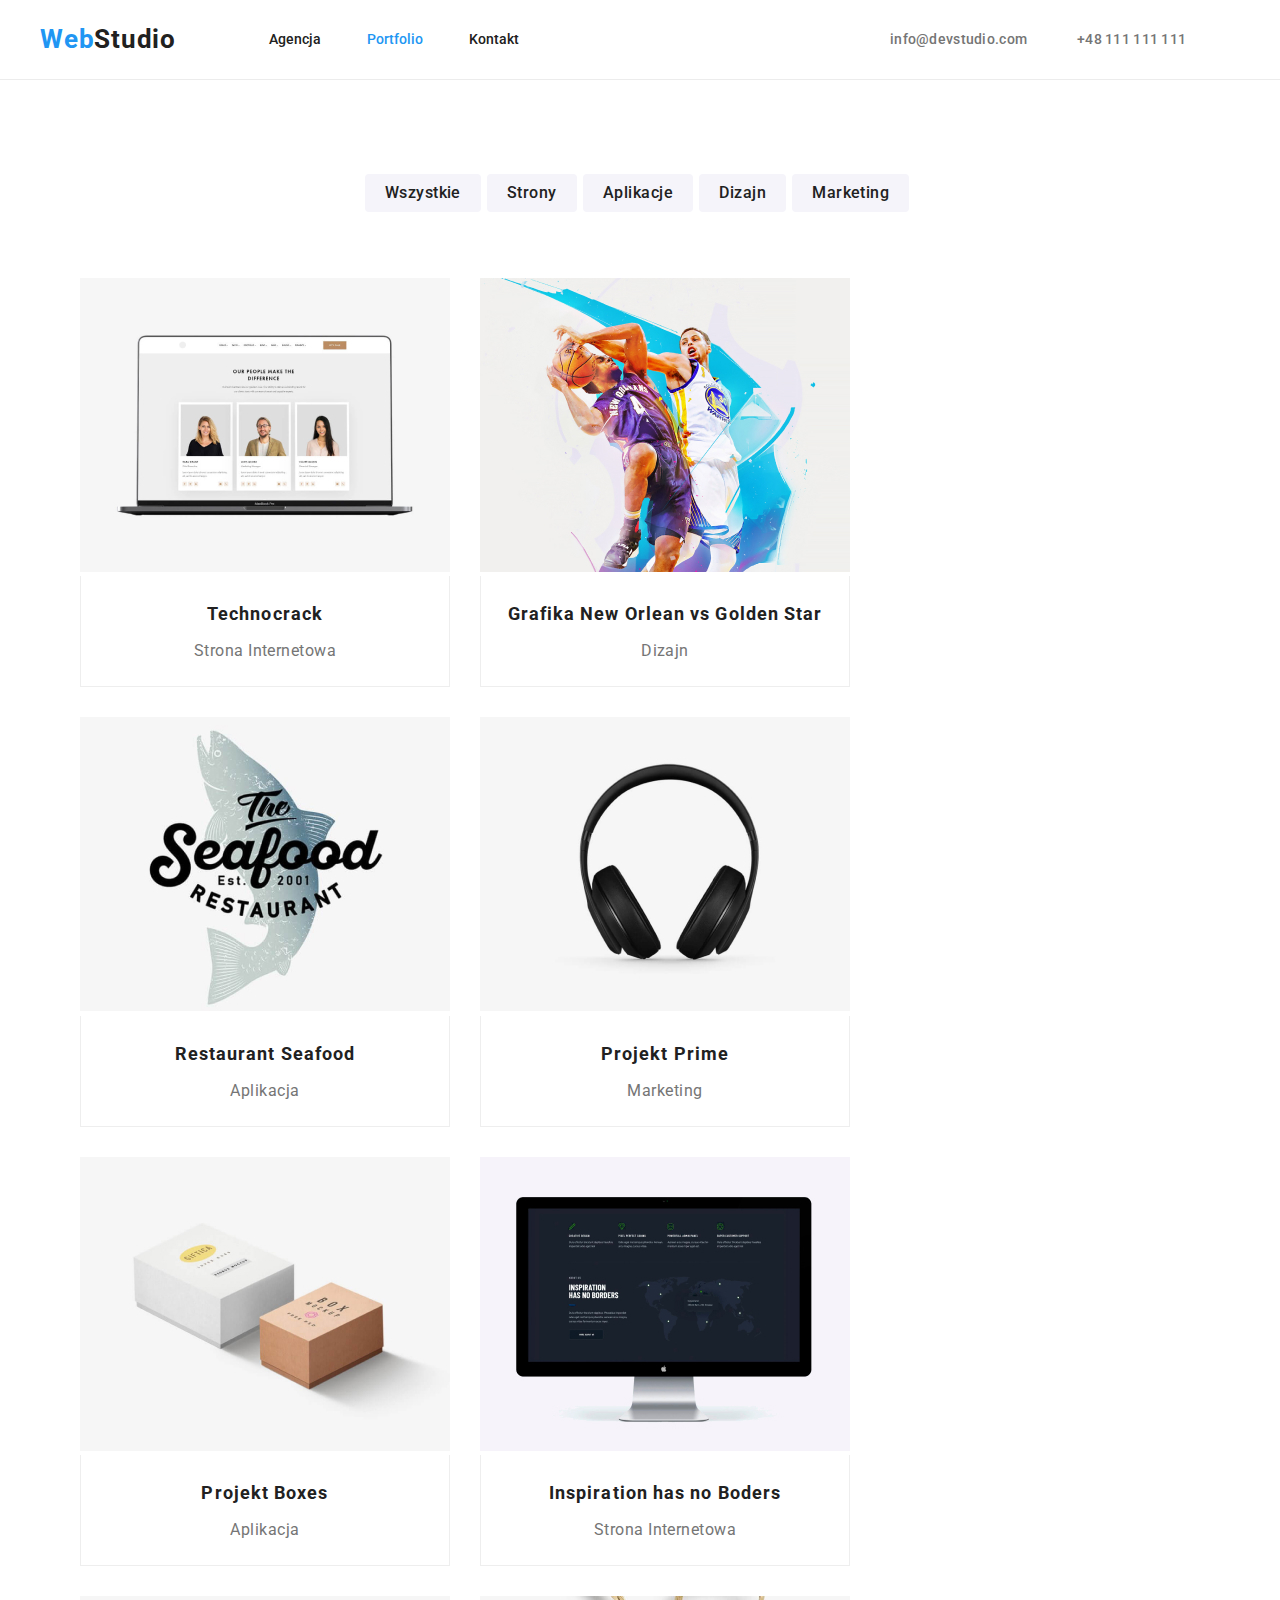
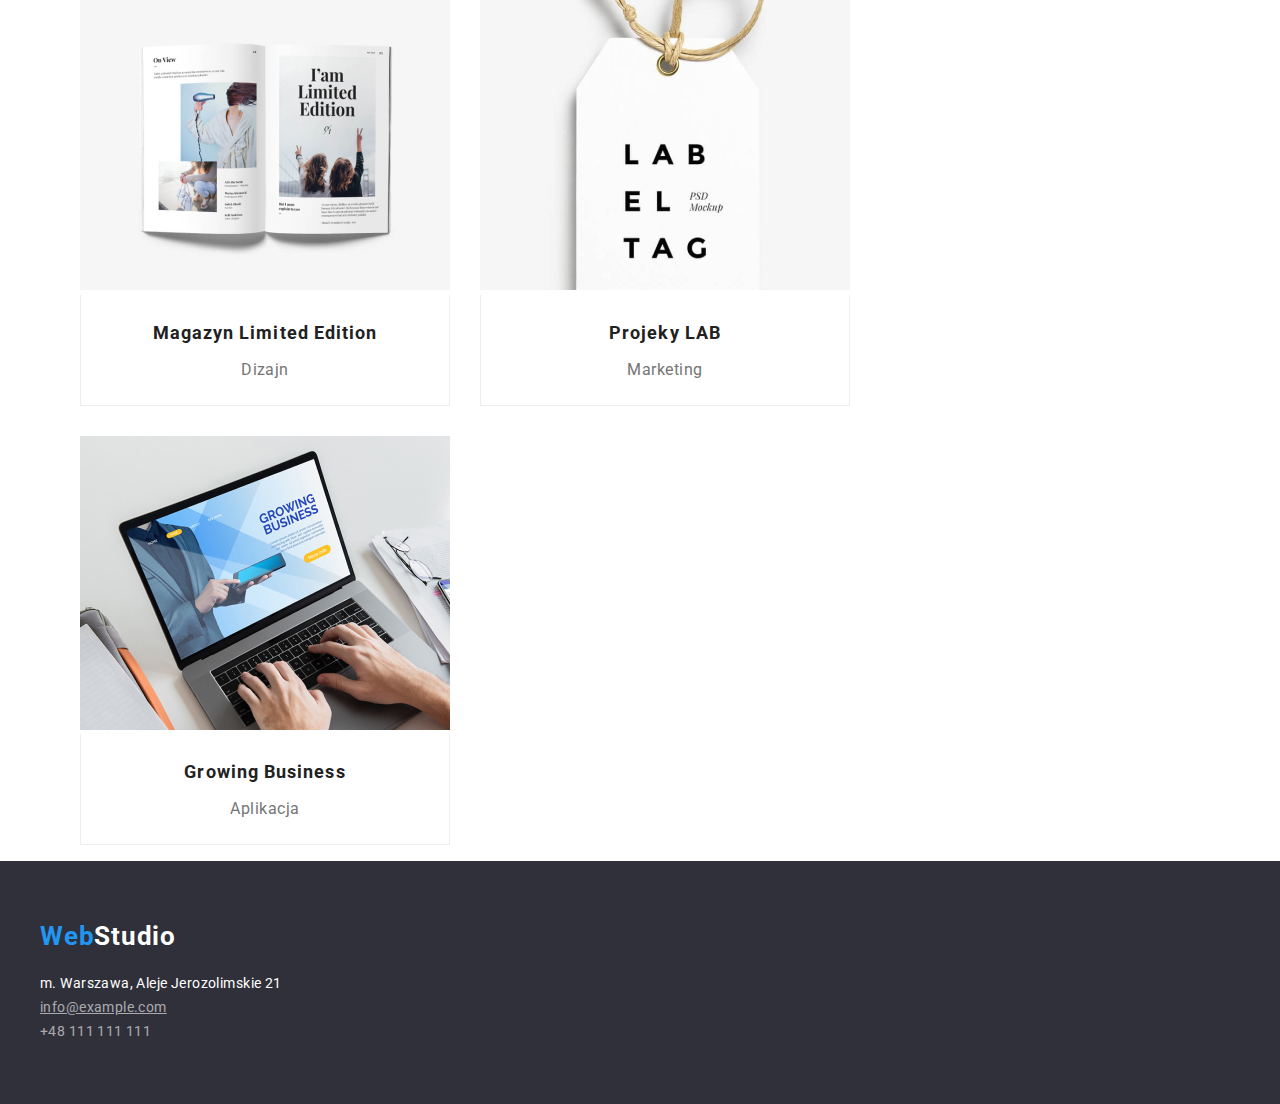
==== commit d3a6c132: "Update portfolio.html" ====
--- a/portfolio.html
+++ b/portfolio.html
@@ -15,10 +15,12 @@
 </head>
 
 <body>
-  <header class="page-header container">
+  <header class="page-header">
+    <div class="class1 container">
     <div class="logo-container">
       <a class="header-logo-blue" href="./index.html"><span>Web</span><span class="header-logo-right">Studio</span></a>
     </div>
+    <div class="class6">
     <nav>
       <div class="header-links-container">
         <a class="header-links" href="agencja.html"><span>Agencja</span></a>
@@ -29,6 +31,8 @@
     <div class="header-links-contact-container">
       <a class="header-links-contact" href="mailto:info@devstudio.com"><span>info@devstudio.com</span></a>
       <a class="header-links-contact" href="tel:48111111111"><span>+48 111 111 111</span></a>
+    </div>
+    </div>
     </div>
   </header>
   <main>
@@ -124,15 +128,19 @@
     </section>
   </main>
   <footer class="footer">
-    <div class="container">
+    <div class="gap20 container">
+      <div>
       <a class="header-logo-blue" href="./index.html"><span>Web</span><span
           class="header-logo-right-down">Studio</span></a>
-      <address>
+      </div>
+      <div>
+          <address class="class4">
         <ul class="footer-list">
           <li class="footer-adress">m. Warszawa, Aleje Jerozolimskie 21</li>
           <li><a class="footer-email-portfolio-underline" href="mailto:info@example.com">info@example.com</a></li>
           <li><a class="footer-tel" href="tel:48111111111">+48 111 111 111</a></li>
         </ul>
+        </div>
       </address>
     </div>
   </footer>
--- a/css/styles.css
+++ b/css/styles.css
@@ -17,25 +17,28 @@
 }
 .container {
     max-width: 1200px;
-    margin: 0;
-    border: 0;
-}
-.max-width { 
-    max-width: 100%;
+    width: 100%;
+    margin: 0 auto;
+    border: 0 auto;
+}
+.class1 {
+    display: flex;
+    gap: 93px;
+}
+.class6 {
+    display: flex;
+    gap: 371px;
 }
 .page-header {
     box-sizing: border-box;
     display: flex;
-    justify-content: center;
+    height: 80px;
+    max-height: 100%;
     border-bottom: solid 1px #ECECEC;
 }
 .logo-container {
     display: flex;
-    padding-top: 24px;
-    padding-bottom: 0px;
-    padding-left: 161.25px; /* =215*0,75 */ 
-    margin: 0;
-    border: 0;
+    align-items: center;
 }
 .header-logo-blue {
     font-family: var(--FontLogoRaleway);
@@ -64,10 +67,12 @@
 }
 .header-links-container {
     display: flex;
+    align-items: center;
+    height: 80px;
+    max-height: 100%;
     margin: 0;
     border: 0;
-    padding: 32px 0px 32px 69.75px; /* =(453-215-145)=93x0,75 */
-    gap: 46px  /* obliczenia odległości między elemntami: lewo=(552-433-53)=46x0,75 | prawo=(656-552-58)=46x0,75 */
+    gap: 46px
 }
 .header-links {
     font-family: var(--FontDefaultRoboto);
@@ -88,11 +93,8 @@
     display: flex;
     margin: 0;
     border: 0;
-    padding-top: 32px;
-    padding-bottom: 32px;
-    padding-left: 278.25px; /*1078-656-51= 371x0,75 */
-    gap: 37.5px; /* =(1263-1078-135)=50x0,75 */
-
+    gap: 50px;
+    align-items: center;
 }
 .header-portfolio {
     font-family: var(--FontDefaultRoboto);
@@ -127,20 +129,23 @@
 }
 .main-button-place {
     background-color: var(--BacgroundGafitColor);
-    color: var(--MainWhiteColor);
-    font-size: 44px;
-    font-weight: 900;
-    line-height: 1.36;
-    text-align: center;
-    letter-spacing: 0.06em;
-    text-transform: uppercase;
-    display: flex;
-    flex-direction: column;
-    justify-content: center;
-    align-items: center;
-    padding-top: 200px;
-    padding-bottom: 280px;
-
+    display: flex;
+    flex-direction: column;
+    align-items: center;
+    justify-content: center;
+    height: 600px;
+    max-height: 100%;
+    margin: 0;
+}
+h1 {
+color: var(--MainWhiteColor);
+font-style: normal;
+font-weight: 900;
+font-size: 44px;
+line-height: 60px;
+text-align: center;
+letter-spacing: 0.06em;
+text-transform: uppercase;
 }
 .main-button {
     color: var(--MainWhiteColor);
@@ -150,6 +155,8 @@
     letter-spacing: 0.06em;
     background-color: var(--StudioBlueColor);
     text-decoration: none;
+    width: 200px;
+    height: 50px;
     border: 0;
     border-radius: 4px;
     box-shadow: 0px 4px 4px rgba(0, 0, 0, 0.15);
@@ -161,22 +168,32 @@
 .main-button:focus {
     color: var(--StudioBlueColor);
 }
+.class2 {
+    margin: 0 auto;
+}
+.class3 {
+    display: flex;
+    flex-direction: column;
+    height: 769px;
+    max-height: 100%;
+    justify-content: center;
+    gap: 94px;
+}
 .main-section {
     display: flex;
-    padding-top: 94px;
-    padding-left: 161.25px;
-    padding-right: 161.25px;
-    gap: 22.5px;
+    align-items: center;
+    margin: 0 auto;
     border: 0 auto;
-    margin: 0 auto;
-    justify-content: center;
+    padding-left: 0px;
+    gap: 30px;
 }
 .main-section-headings {
     font-size: 14px;
     font-weight: 700;
     line-height: 1.14;
     letter-spacing: 0.03em;
-    display: flex;
+    margin: 0 auto;
+    border: 0 auto;
 
 }
 .main-section-description {
@@ -197,10 +214,27 @@
 
 .main-section-our-team {
     display: flex;
-    margin: 0 auto;
-    width: 100%;
+    flex-direction: column;
     background-color: var(--BacgroundLightGafitColor);
-    justify-content: center;
+    height: 648px;
+    max-height: 100%;
+    justify-content: center;
+}
+.gap50 {
+    display: flex;
+    flex-direction: column;
+    gap: 50px;
+}
+.what-we-do {
+    text-align: center;
+    margin: 0 auto;
+}
+.what-we-do-presentation {
+    display: flex;
+    align-items: center;
+    justify-content: space-between;
+    padding: 0;
+    margin: 0;
 }
 .main-section-our-team-heading,
 .what-we-do {
@@ -209,46 +243,40 @@
     line-height: 1.16;
     letter-spacing: 0.03em;
     text-align: center;
-    padding-bottom: 50px;
-    padding-top: 94px;
     margin: 0 auto;
 }
 .main-section-our-team-list {
     display: flex;
-    gap: 22.5px;
-    justify-content: center;
-    margin: 0 auto;
-    padding-bottom: 94px;
+    margin: 0 auto;
+    align-items: center;
+    padding: 0;
+    justify-content: space-between;
 }
 .our-team-member-figure {
     display: flex;
-    justify-content: center;
-    margin: 0 auto;
+    flex-direction: column;
+    margin: 0;
     background-color: var(--MainWhiteColor);
-    width: 270px;
-    height: 368px;
     border-bottom-left-radius: 4px;
     border-bottom-right-radius: 4px;
-    text-align: center;
-    align-items: start;
     box-shadow: 0px 1px 3px rgba(0, 0, 0, 0.12), 0px 1px 1px rgba(0, 0, 0, 0.14),
     0px 2px 1px rgba(0, 0, 0, 0.2);
 }
-.what-we-do {
-    text-align: center;
-    margin: 0 auto;
-}
-.what-we-do-presentation {
-    display: flex;
-    justify-content: center;
-    gap: 22.5px;
-    padding-bottom: 94px;
+.class5 {
+    display: flex;
+    flex-direction: column;
+    align-items: center;
+    justify-content: center;
+    gap: 10px;
+    height: 105px;
+    max-height: 100%;
 }
 .team-name {
     font-size: 16px;
     font-weight: 500;
     line-height: 1.18;
     letter-spacing: 00.03em;
+    margin: 0;
 }
 
 .team-role {
@@ -257,16 +285,26 @@
     line-height: 1.18;
     letter-spacing: 00.03em;
     color: var(--MainGreyColor);
+    margin: 0;
 }
 .no-margin {
     margin: 0px auto;
 }
-
 .footer {
-    display: flex;
     background-color: var(--BacgroundGafitColor);
     font-style: normal;
-    padding: 60px 0 60px 161.25px;
+    display: flex;
+    align-items: center;
+    padding-top: 60px;
+    padding-bottom: 60px;
+}
+.gap20 {
+    display: flex;
+    flex-direction: column;
+    gap: 20px;
+}
+.class4 {
+    display: flex;
 }
 .footer-list {
     display: flex;
@@ -275,9 +313,9 @@
     margin: 0;
     border: 0;
     padding-left: 0;
-    gap: 9px;
-}
-
+    justify-content: space-between;
+    
+}
 .header-logo-right-down {
     font-family: var(--FontLogoRaleway);
     font-style: normal;
@@ -302,7 +340,6 @@
     letter-spacing: 00.03em;
     color: var(--MainWhiteColor);
     text-decoration: none;
-    padding-top: 20px;
 }
 
 .footer-email {
@@ -376,6 +413,7 @@
     text-transform: none;
     text-align: center;
     cursor: pointer;
+    padding: 6px 20px 6px 20px;
 }
 .portfolio-button:hover,
 .portfolio-button:focus {
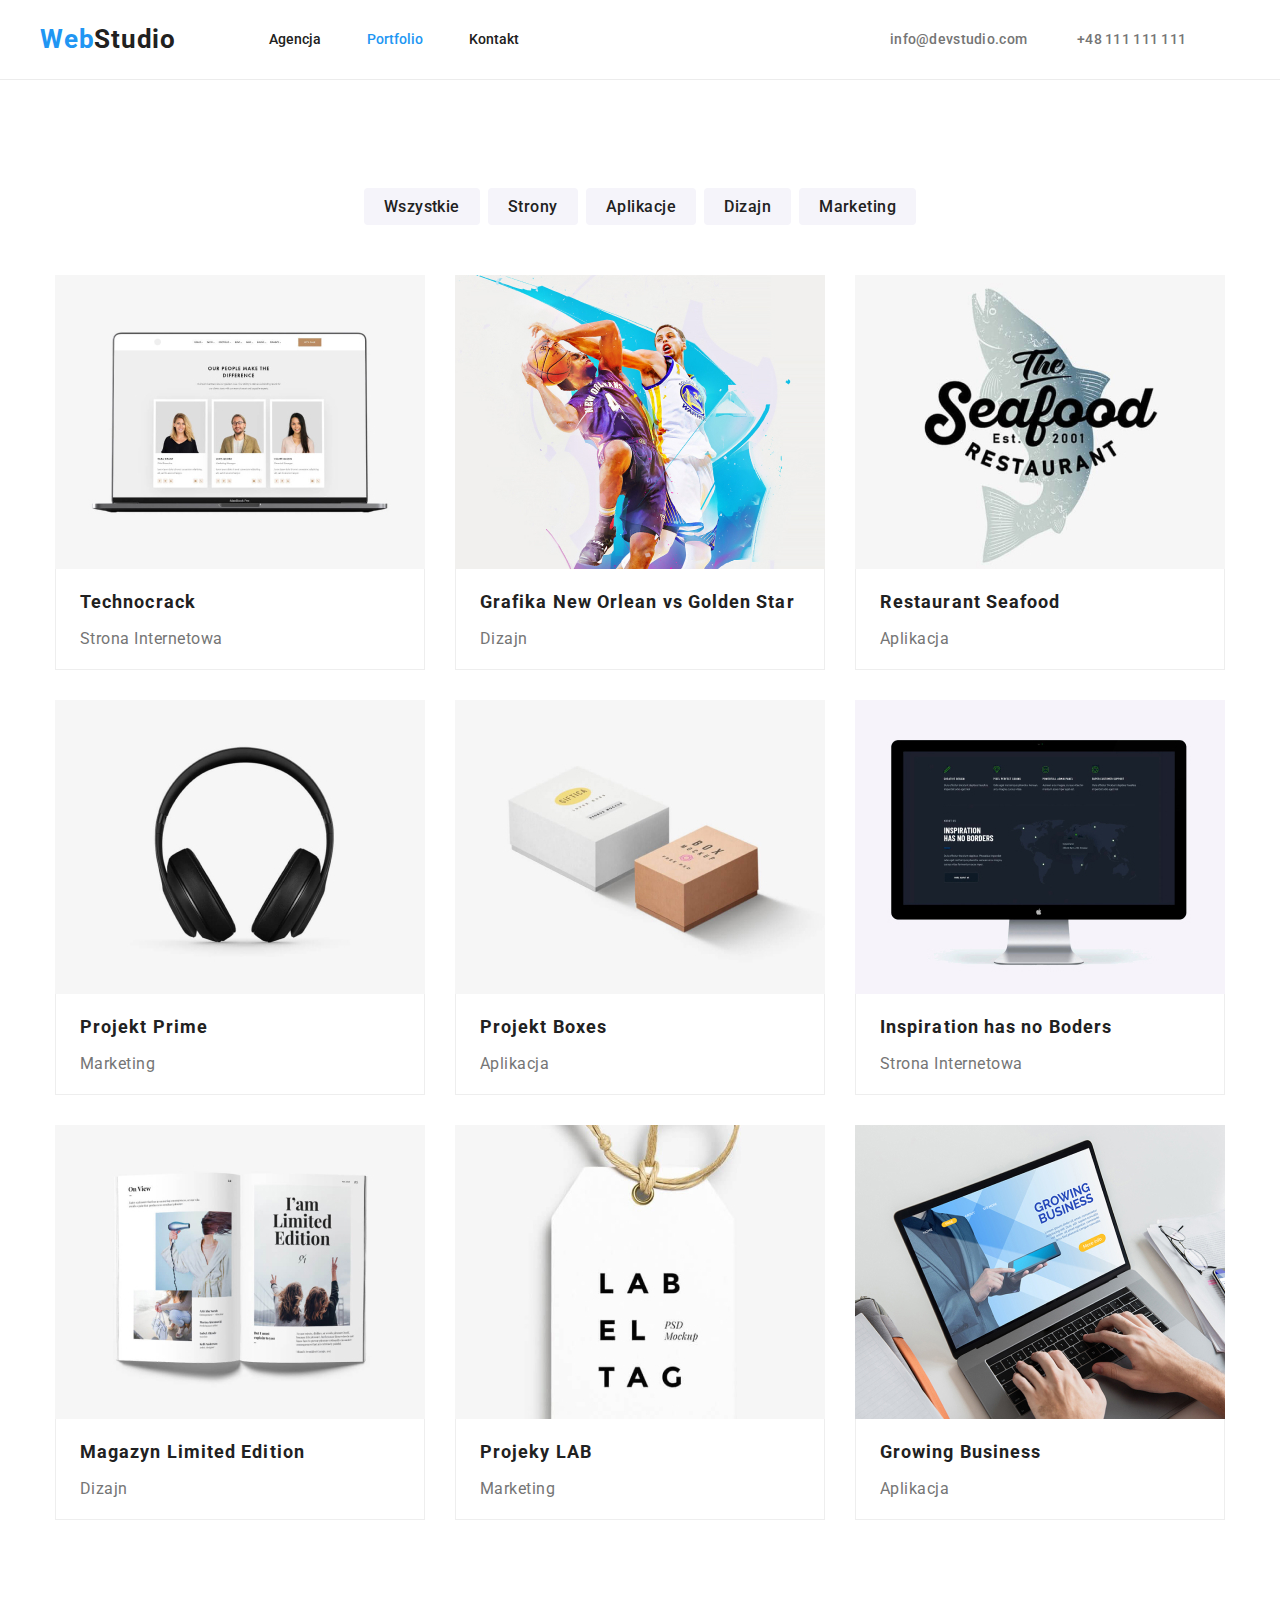
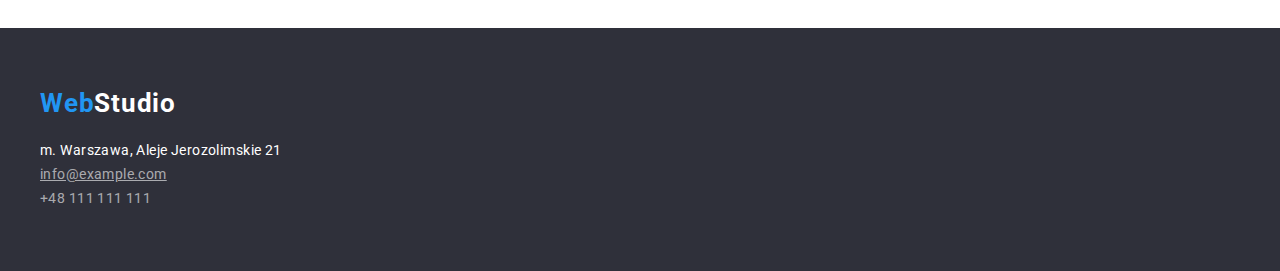
==== commit 5bd08436: "portfolio final" ====
--- a/portfolio.html
+++ b/portfolio.html
@@ -36,7 +36,7 @@
     </div>
   </header>
   <main>
-    <div>
+    <div class="gap502">
       <!-- sekcja, która zawiera listę przycisków -->
       <ul class="portfolio-button-list">
         <li>
@@ -55,8 +55,7 @@
           <button class="portfolio-button" type="button">Marketing</button>
         </li>
       </ul>
-    </div>
-    <section class="container">
+    <section>
       <!--Sekcja w której znajdują się sekcje/obrazy produktów-->
       <ul class="portfolio-main-section">
         <li class="portfolio-elements">
@@ -126,6 +125,7 @@
         </li>
       </ul>
     </section>
+    </div>
   </main>
   <footer class="footer">
     <div class="gap20 container">
--- a/css/styles.css
+++ b/css/styles.css
@@ -225,6 +225,13 @@
     flex-direction: column;
     gap: 50px;
 }
+.gap502 {
+    display: flex;
+    flex-direction: column;
+    justify-content: center;
+    gap: 50px;
+    height: 1548px;
+}
 .what-we-do {
     text-align: center;
     margin: 0 auto;
@@ -391,13 +398,10 @@
 .portfolio-button-list{
     display: flex;
     justify-content: center;
-    margin: 0 auto;
-    border: 0 auto;
-    gap: 6px; /* = 8 x 0,75 */
-    padding: 94px 388.5px 50px 382.5px;
-    /* padding-top: 94px;
-    padding-right: 388.5px; = 518 x 0,75
-    padding-left: 382.5px; = 510 x 0,75 */
+    margin: 0;
+    border: 0;
+    padding: 0;
+    gap: 8px;
 }
 .portfolio-button {
     color: var(--MainBlackColor);
@@ -423,45 +427,44 @@
 }
 .portfolio-main-section{
     display: flex;
-    height: 100%;
-    max-width: 100%;
     flex-wrap: wrap;
+    margin: 0;
+    padding: 0;
+    justify-content: center;
     gap: 30px;
-
 }
 .portfolio-elements {
-    flex-basis: calc((100% - 2 * 30px) / 3);
-    background-color: var(--MainWhiteColor)
+    display: flex;
+    flex-direction: column;
+    background-color: var(--MainWhiteColor);
 }
 
 .portfolio-h-title {
-    display: flex;
-    flex-direction: row;
     font-weight: 700;
     font-size: 18px;
     line-height: 2.0;
     letter-spacing: 0.06em;
-    justify-content: center;
-    padding-top: 20px;
-    padding-bottom: 4px;
-    margin: 0 auto;
+    margin: 0 0 0 24px;
 }
 
 .portfolio-description {
-    display: flex;
-    flex-direction: row;
     color: var(--MainGreyColor);
     font-weight: 400;
     font-size: 16px;
     line-height: 1.88;
     letter-spacing: 00.03em;
-    justify-content: center;
-    padding-bottom: 20px;
-    margin: 0 auto;
-}
-.portfolio-element-border{
-    
+    margin: 0 0 0 24px;
+}
+.portfolio-element-border {
+    display: flex;
+    flex-direction: column;
     border-right: solid 1px rgba(238, 238, 238, 1);
     border-bottom: solid 1px rgba(238, 238, 238, 1);
     border-left: solid 1px rgba(238, 238, 238, 1);
+    justify-content: center;
+    padding: 0;
+    margin: 0;
+    width: 370px;
+    height: 101px;
+    gap: 4px;
 }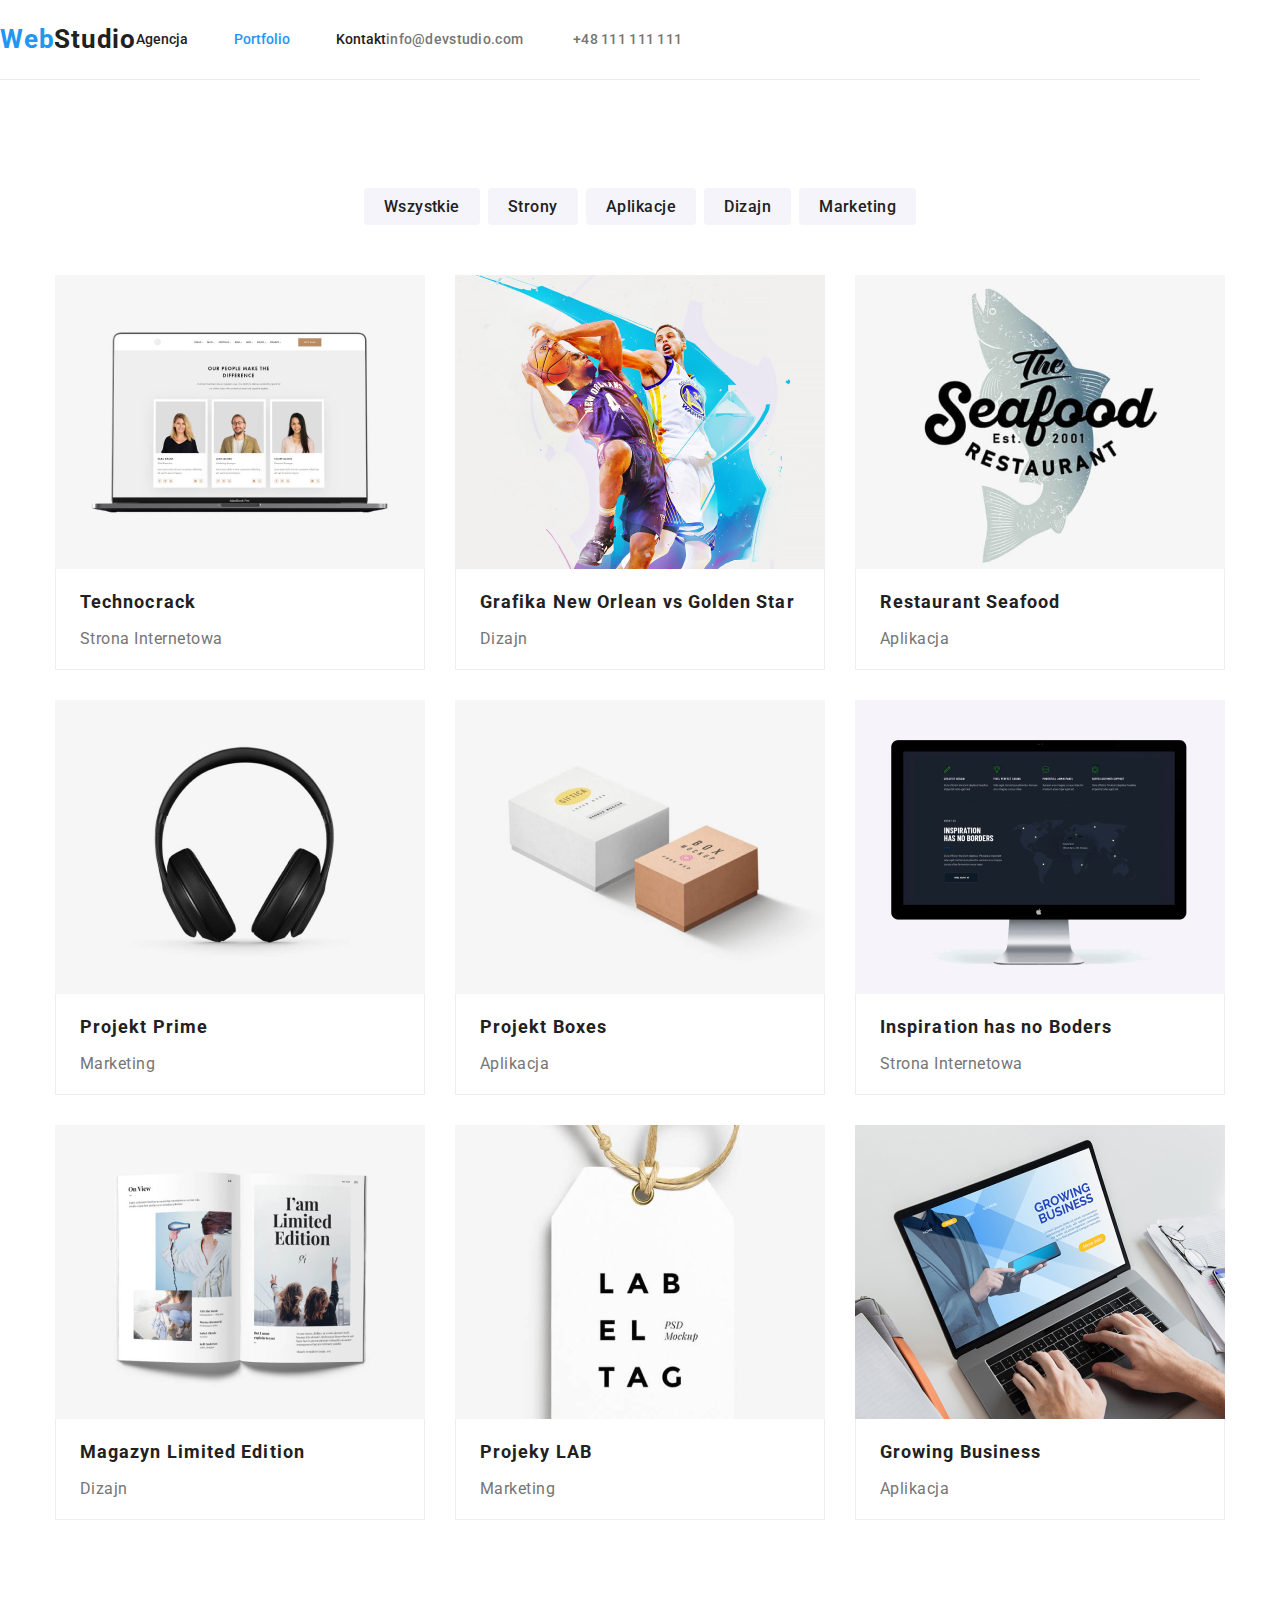
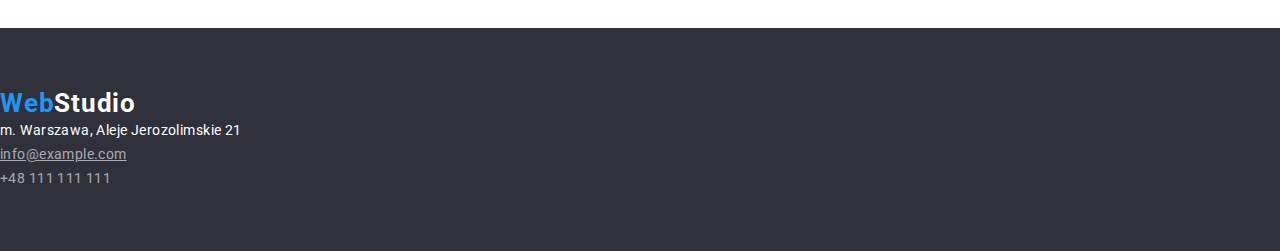
==== commit 74896483: "Revert "Update portfolio.html"" ====
--- a/portfolio.html
+++ b/portfolio.html
@@ -15,12 +15,10 @@
 </head>
 
 <body>
-  <header class="page-header">
-    <div class="class1 container">
+  <header class="page-header container">
     <div class="logo-container">
       <a class="header-logo-blue" href="./index.html"><span>Web</span><span class="header-logo-right">Studio</span></a>
     </div>
-    <div class="class6">
     <nav>
       <div class="header-links-container">
         <a class="header-links" href="agencja.html"><span>Agencja</span></a>
@@ -31,8 +29,6 @@
     <div class="header-links-contact-container">
       <a class="header-links-contact" href="mailto:info@devstudio.com"><span>info@devstudio.com</span></a>
       <a class="header-links-contact" href="tel:48111111111"><span>+48 111 111 111</span></a>
-    </div>
-    </div>
     </div>
   </header>
   <main>
@@ -128,19 +124,15 @@
     </div>
   </main>
   <footer class="footer">
-    <div class="gap20 container">
-      <div>
+    <div class="container">
       <a class="header-logo-blue" href="./index.html"><span>Web</span><span
           class="header-logo-right-down">Studio</span></a>
-      </div>
-      <div>
-          <address class="class4">
+      <address>
         <ul class="footer-list">
           <li class="footer-adress">m. Warszawa, Aleje Jerozolimskie 21</li>
           <li><a class="footer-email-portfolio-underline" href="mailto:info@example.com">info@example.com</a></li>
           <li><a class="footer-tel" href="tel:48111111111">+48 111 111 111</a></li>
         </ul>
-        </div>
       </address>
     </div>
   </footer>
--- a/css/styles.css
+++ b/css/styles.css
@@ -18,12 +18,13 @@
 .container {
     max-width: 1200px;
     width: 100%;
-    margin: 0 auto;
-    border: 0 auto;
+    margin: 0;
+    border: 0;
 }
 .class1 {
     display: flex;
     gap: 93px;
+    margin: 0;
 }
 .class6 {
     display: flex;
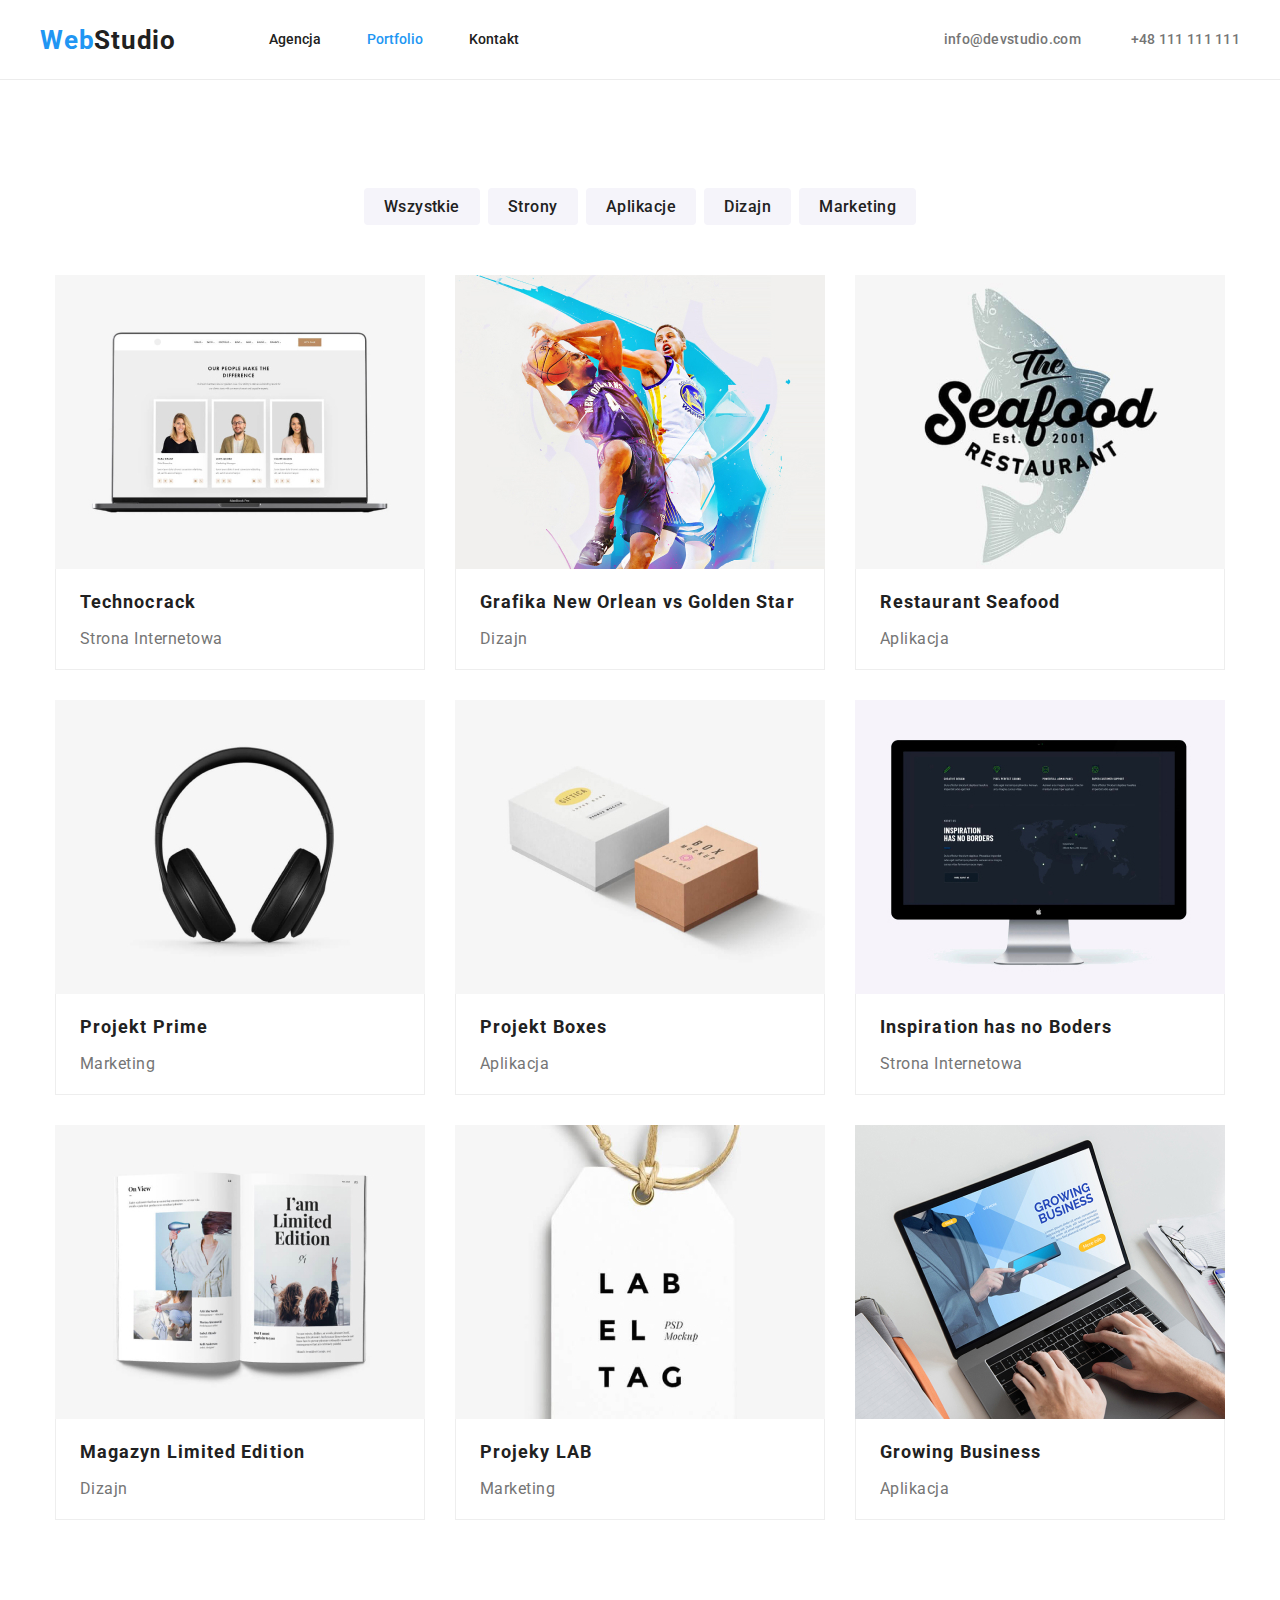
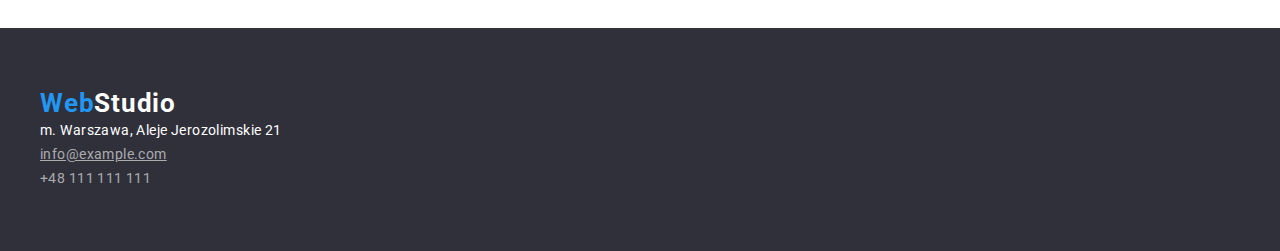
==== commit ccd87cc4: "portfolio page" ====
--- a/portfolio.html
+++ b/portfolio.html
@@ -15,112 +15,122 @@
 </head>
 
 <body>
-  <header class="page-header container">
-    <div class="logo-container">
-      <a class="header-logo-blue" href="./index.html"><span>Web</span><span class="header-logo-right">Studio</span></a>
-    </div>
-    <nav>
-      <div class="header-links-container">
-        <a class="header-links" href="agencja.html"><span>Agencja</span></a>
-        <a class="header-portfolio" href="./portfolio.html"><span>Portfolio</span></a>
-        <a class="header-links" href="kontakt.html"><span>Kontakt</span></a>
+  <header class="page-header">
+    <div class="freespace-in-centrum-menu container">
+      <div class="logo-headerlinks-container">
+        <div class="logo-container">
+          <a class="header-logo-blue" href="./index.html"><span>Web</span><span
+              class="header-logo-right">Studio</span></a>
+        </div>
+        <nav>
+          <div class="header-links-container">
+            <a class="header-links" href="agencja.html"><span>Agencja</span></a>
+            <a class="header-portfolio" href="./portfolio.html"><span>Portfolio</span></a>
+            <a class="header-links" href="kontakt.html"><span>Kontakt</span></a>
+          </div>
       </div>
-    </nav>
-    <div class="header-links-contact-container">
-      <a class="header-links-contact" href="mailto:info@devstudio.com"><span>info@devstudio.com</span></a>
-      <a class="header-links-contact" href="tel:48111111111"><span>+48 111 111 111</span></a>
+      </nav>
+      <div class="header-links-contact-container">
+        <a class="header-links-contact" href="mailto:info@devstudio.com"><span>info@devstudio.com</span></a>
+        <a class="header-links-contact" href="tel:48111111111"><span>+48 111 111 111</span></a>
+      </div>
     </div>
   </header>
   <main>
-    <div class="gap502">
-      <!-- sekcja, która zawiera listę przycisków -->
-      <ul class="portfolio-button-list">
-        <li>
-          <button class="portfolio-button" type="button">Wszystkie</button>
-        </li>
-        <li>
-          <button class="portfolio-button" type="button">Strony</button>
-        </li>
-        <li>
-          <button class="portfolio-button" type="button">Aplikacje</button>
-        </li>
-        <li>
-          <button class="portfolio-button" type="button">Dizajn</button>
-        </li>
-        <li>
-          <button class="portfolio-button" type="button">Marketing</button>
-        </li>
-      </ul>
-    <section>
-      <!--Sekcja w której znajdują się sekcje/obrazy produktów-->
-      <ul class="portfolio-main-section">
-        <li class="portfolio-elements">
-          <img src="./images/laptopwithportfolio.jpg" width="370" height="294"
-            alt="laptop with main portfolio page open" />
-          <div class="portfolio-element-border">
-            <h4 class="portfolio-h-title">Technocrack</h4>
-            <p class="portfolio-description">Strona Internetowa</p>
-          </div>
-        </li>
-        <li class="portfolio-elements">
-          <img src="./images/basketballplayers.jpg" width="370" height="294" alt="Basketball players at game" />
-          <div class="portfolio-element-border">
-            <h4 class="portfolio-h-title">Grafika New Orlean vs Golden Star</h4>
-            <p class="portfolio-description">Dizajn</p>
-          </div>
-        </li>
-        <li class="portfolio-elements">
-          <img src="./images/seafoodrestaurant.jpg" width="370" height="294"
-            alt="Picture of logo an Seafood restaurant" />
-          <div class="portfolio-element-border">
-            <h4 class="portfolio-h-title">Restaurant Seafood</h4>
-            <p class="portfolio-description">Aplikacja</p>
-          </div>
-        </li>
-        <li class="portfolio-elements">
-          <img src="./images/headphone.jpg" width="370" height="294" alt="Image of headphone" />
-          <div class="portfolio-element-border">
-            <h4 class="portfolio-h-title">Projekt Prime</h4>
-            <p class="portfolio-description">Marketing</p>
-          </div>
-        </li>
-        <li class="portfolio-elements">
-          <img src="./images/boxes.jpg" width="370" height="294" alt="Image with project of boxes" />
-          <div class="portfolio-element-border">
-            <h4 class="portfolio-h-title">Projekt Boxes</h4>
-            <p class="portfolio-description">Aplikacja</p>
-          </div>
-        </li>
-        <li class="portfolio-elements">
-          <img src="./images/darkscreen.jpg" width="370" height="294" alt="Image of screen shows dark modern website" />
-          <div class="portfolio-element-border">
-            <h4 class="portfolio-h-title">Inspiration has no Boders</h4>
-            <p class="portfolio-description">Strona Internetowa</p>
-          </div>
-        </li>
-        <li class="portfolio-elements">
-          <img src="./images/bookwithpictures.jpg" width="370" height="294" alt="Book with pictures on pages" />
-          <div class="portfolio-element-border">
-            <h4 class="portfolio-h-title">Magazyn Limited Edition</h4>
-            <p class="portfolio-description">Dizajn</p>
-          </div>
-        </li>
-        <li class="portfolio-elements">
-          <img src="./images/label.jpg" width="370" height="294" alt="Image of label project" />
-          <div class="portfolio-element-border">
-            <h4 class="portfolio-h-title">Projeky LAB</h4>
-            <p class="portfolio-description">Marketing</p>
-          </div>
-        </li>
-        <li class="portfolio-elements">
-          <img src="./images/workonlaptop.jpg" width="370" height="294" alt="images/workonlaptop.jpg" />
-          <div class="portfolio-element-border">
-            <h4 class="portfolio-h-title">Growing Business</h4>
-            <p class="portfolio-description">Aplikacja</p>
-          </div>
-        </li>
-      </ul>
-    </section>
+    <div class="gap-50-px height-portfolio">
+      <section class="align-items-center">
+        <div class="container">
+          <!-- sekcja, która zawiera listę przycisków -->
+          <ul class="portfolio-button-list">
+            <li>
+              <button class="portfolio-button" type="button">Wszystkie</button>
+            </li>
+            <li>
+              <button class="portfolio-button" type="button">Strony</button>
+            </li>
+            <li>
+              <button class="portfolio-button" type="button">Aplikacje</button>
+            </li>
+            <li>
+              <button class="portfolio-button" type="button">Dizajn</button>
+            </li>
+            <li>
+              <button class="portfolio-button" type="button">Marketing</button>
+            </li>
+          </ul>
+        </div>
+      </section>
+      <section class="align-items-center">
+        <!--Sekcja w której znajdują się sekcje/obrazy produktów-->
+        <ul class="portfolio-main-section container">
+          <li class="portfolio-elements">
+            <img src="./images/laptopwithportfolio.jpg" width="370" height="294"
+              alt="laptop with main portfolio page open" />
+            <div class="portfolio-element-border">
+              <h4 class="portfolio-h-title">Technocrack</h4>
+              <p class="portfolio-description">Strona Internetowa</p>
+            </div>
+          </li>
+          <li class="portfolio-elements">
+            <img src="./images/basketballplayers.jpg" width="370" height="294" alt="Basketball players at game" />
+            <div class="portfolio-element-border">
+              <h4 class="portfolio-h-title">Grafika New Orlean vs Golden Star</h4>
+              <p class="portfolio-description">Dizajn</p>
+            </div>
+          </li>
+          <li class="portfolio-elements">
+            <img src="./images/seafoodrestaurant.jpg" width="370" height="294"
+              alt="Picture of logo an Seafood restaurant" />
+            <div class="portfolio-element-border">
+              <h4 class="portfolio-h-title">Restaurant Seafood</h4>
+              <p class="portfolio-description">Aplikacja</p>
+            </div>
+          </li>
+          <li class="portfolio-elements">
+            <img src="./images/headphone.jpg" width="370" height="294" alt="Image of headphone" />
+            <div class="portfolio-element-border">
+              <h4 class="portfolio-h-title">Projekt Prime</h4>
+              <p class="portfolio-description">Marketing</p>
+            </div>
+          </li>
+          <li class="portfolio-elements">
+            <img src="./images/boxes.jpg" width="370" height="294" alt="Image with project of boxes" />
+            <div class="portfolio-element-border">
+              <h4 class="portfolio-h-title">Projekt Boxes</h4>
+              <p class="portfolio-description">Aplikacja</p>
+            </div>
+          </li>
+          <li class="portfolio-elements">
+            <img src="./images/darkscreen.jpg" width="370" height="294"
+              alt="Image of screen shows dark modern website" />
+            <div class="portfolio-element-border">
+              <h4 class="portfolio-h-title">Inspiration has no Boders</h4>
+              <p class="portfolio-description">Strona Internetowa</p>
+            </div>
+          </li>
+          <li class="portfolio-elements">
+            <img src="./images/bookwithpictures.jpg" width="370" height="294" alt="Book with pictures on pages" />
+            <div class="portfolio-element-border">
+              <h4 class="portfolio-h-title">Magazyn Limited Edition</h4>
+              <p class="portfolio-description">Dizajn</p>
+            </div>
+          </li>
+          <li class="portfolio-elements">
+            <img src="./images/label.jpg" width="370" height="294" alt="Image of label project" />
+            <div class="portfolio-element-border">
+              <h4 class="portfolio-h-title">Projeky LAB</h4>
+              <p class="portfolio-description">Marketing</p>
+            </div>
+          </li>
+          <li class="portfolio-elements">
+            <img src="./images/workonlaptop.jpg" width="370" height="294" alt="images/workonlaptop.jpg" />
+            <div class="portfolio-element-border">
+              <h4 class="portfolio-h-title">Growing Business</h4>
+              <p class="portfolio-description">Aplikacja</p>
+            </div>
+          </li>
+        </ul>
+      </section>
     </div>
   </main>
   <footer class="footer">
--- a/css/styles.css
+++ b/css/styles.css
@@ -21,18 +21,20 @@
     margin: 0;
     border: 0;
 }
-.class1 {
+.freespace-in-centrum-menu {
+    display: flex;
+    margin: 0;
+    justify-content: space-between;
+}
+.logo-headerlinks-container{
     display: flex;
     gap: 93px;
-    margin: 0;
-}
-.class6 {
-    display: flex;
-    gap: 371px;
 }
 .page-header {
     box-sizing: border-box;
     display: flex;
+    flex-direction: column;
+    align-items: center;
     height: 80px;
     max-height: 100%;
     border-bottom: solid 1px #ECECEC;
@@ -149,12 +151,12 @@
 text-transform: uppercase;
 }
 .main-button {
-    color: var(--MainWhiteColor);
+    color: var(--MainBlackColor);
     font-size: 16px;
     font-weight: 700;
     line-height: 1.88;
     letter-spacing: 0.06em;
-    background-color: var(--StudioBlueColor);
+    background-color: var(--BacgroundLightGafitColor);
     text-decoration: none;
     width: 200px;
     height: 50px;
@@ -167,12 +169,15 @@
 }
 .main-button:hover,
 .main-button:focus {
-    color: var(--StudioBlueColor);
-}
-.class2 {
-    margin: 0 auto;
-}
-.class3 {
+    color: var(--MainWhiteColor);
+    background-color: var(--StudioBlueColor);
+}
+.align-items-center {
+    display: flex;
+    flex-direction: column;
+    align-items: center;
+}
+.index-main-section {
     display: flex;
     flex-direction: column;
     height: 769px;
@@ -220,18 +225,20 @@
     height: 648px;
     max-height: 100%;
     justify-content: center;
-}
-.gap50 {
+    align-items: center;
+}
+.gap-50-px {
     display: flex;
     flex-direction: column;
     gap: 50px;
 }
-.gap502 {
+.gap-50-px-second {
     display: flex;
     flex-direction: column;
     justify-content: center;
     gap: 50px;
     height: 1548px;
+    margin: 0;
 }
 .what-we-do {
     text-align: center;
@@ -305,15 +312,14 @@
     align-items: center;
     padding-top: 60px;
     padding-bottom: 60px;
-}
-.gap20 {
+    justify-content: center;
+}
+.gap-20-px {
     display: flex;
     flex-direction: column;
     gap: 20px;
 }
-.class4 {
-    display: flex;
-}
+
 .footer-list {
     display: flex;
     flex-direction: column;
@@ -395,6 +401,10 @@
 .footer-tel:hover,
 .footer-tel:focus {
     color: var(--StudioBlueColor);
+}
+.height-portfolio {
+    height: 1548px;
+    justify-content: center;
 }
 .portfolio-button-list{
     display: flex;
@@ -432,14 +442,19 @@
     margin: 0;
     padding: 0;
     justify-content: center;
+    align-items: center;
     gap: 30px;
+    column-gap: 30px;
 }
 .portfolio-elements {
     display: flex;
     flex-direction: column;
+    align-items: center;
+    max-width: 370px;
+    width: 100%;
     background-color: var(--MainWhiteColor);
-}
-
+    flex-basis: calc((100%-2*30px)/3);
+}
 .portfolio-h-title {
     font-weight: 700;
     font-size: 18px;
